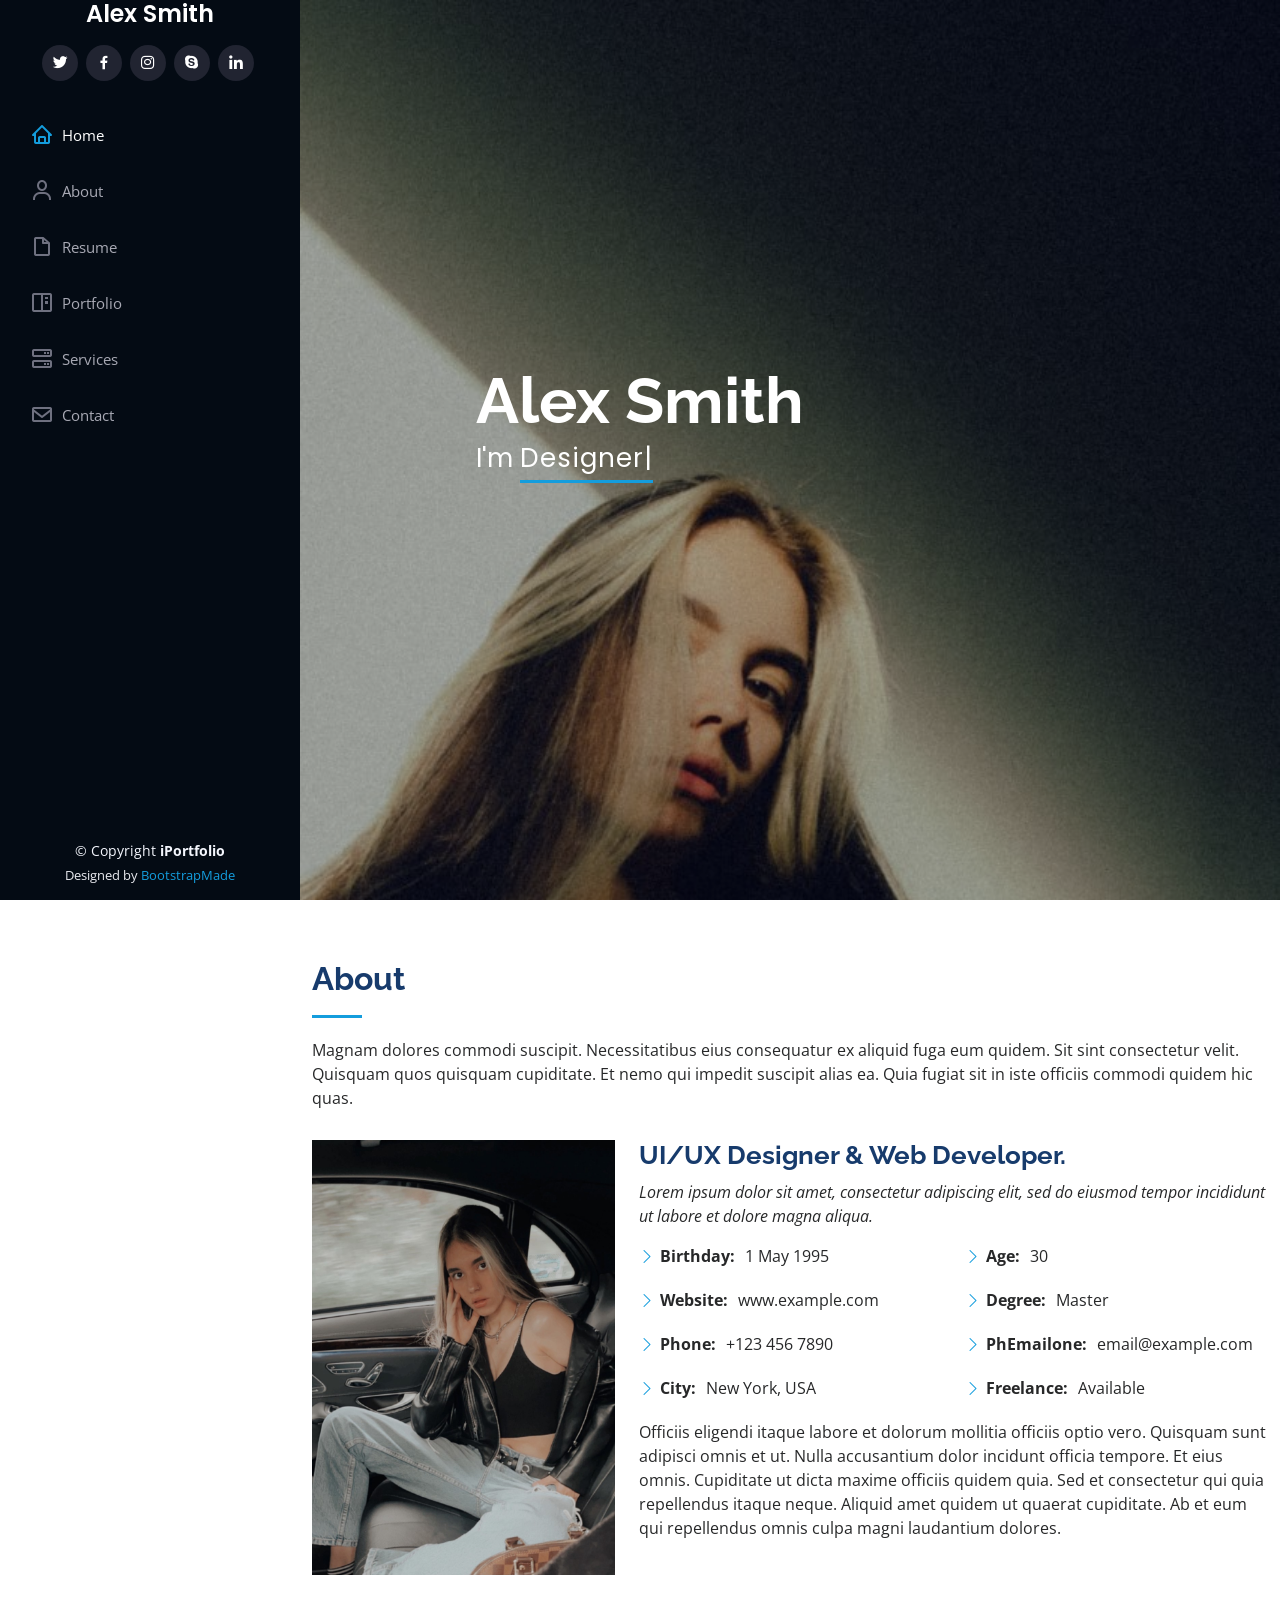
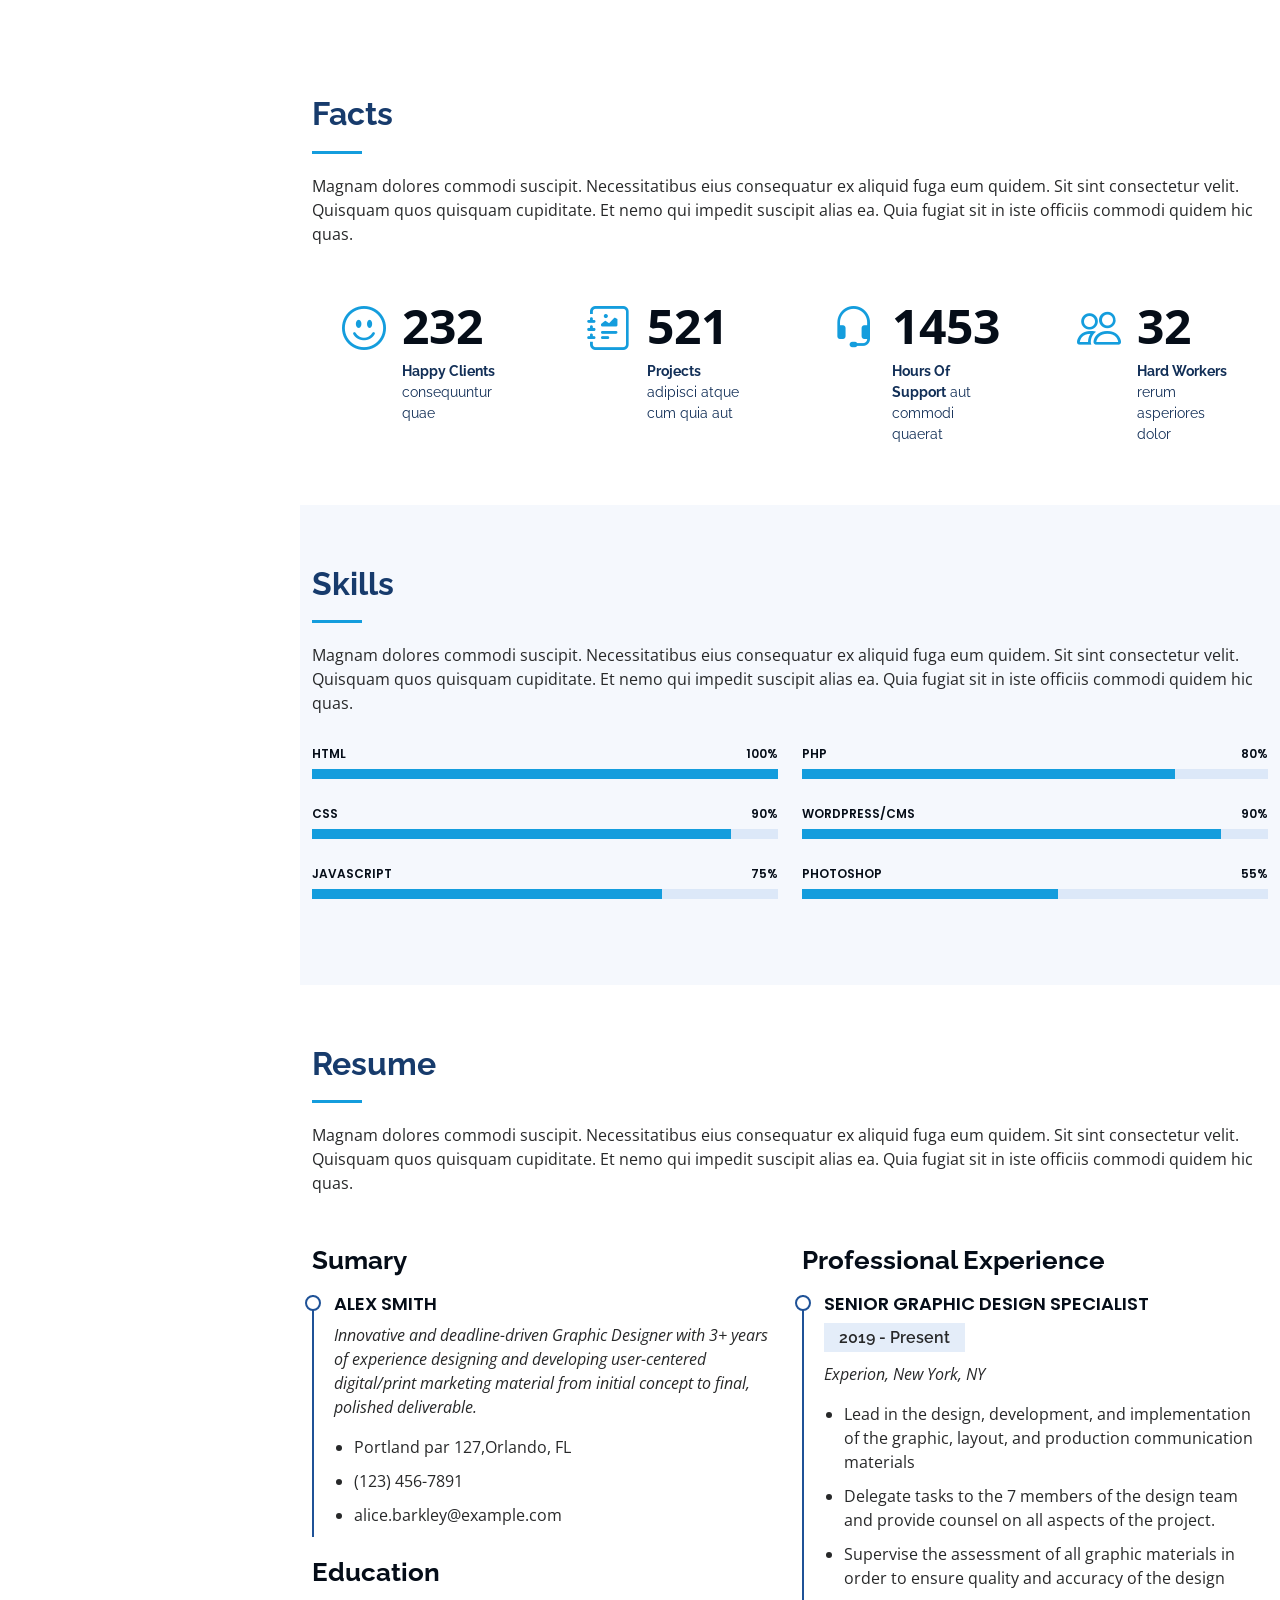
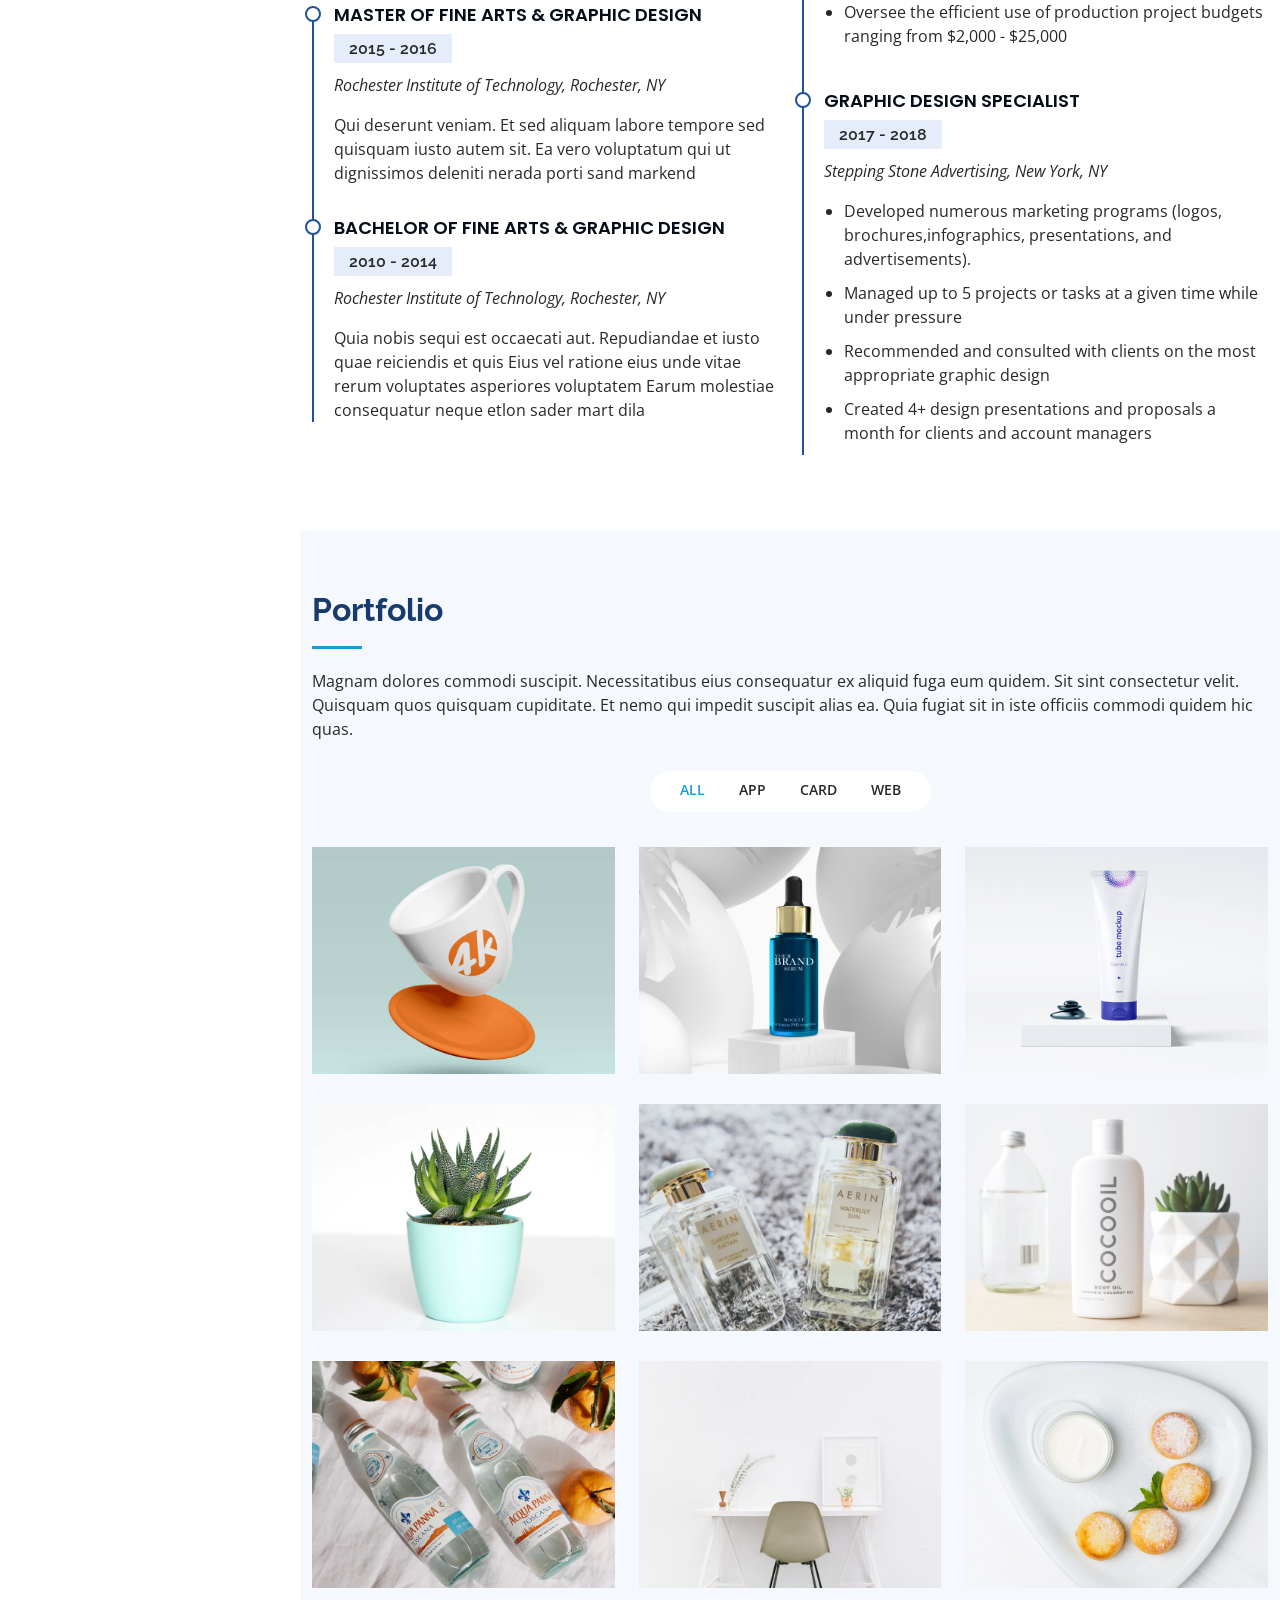
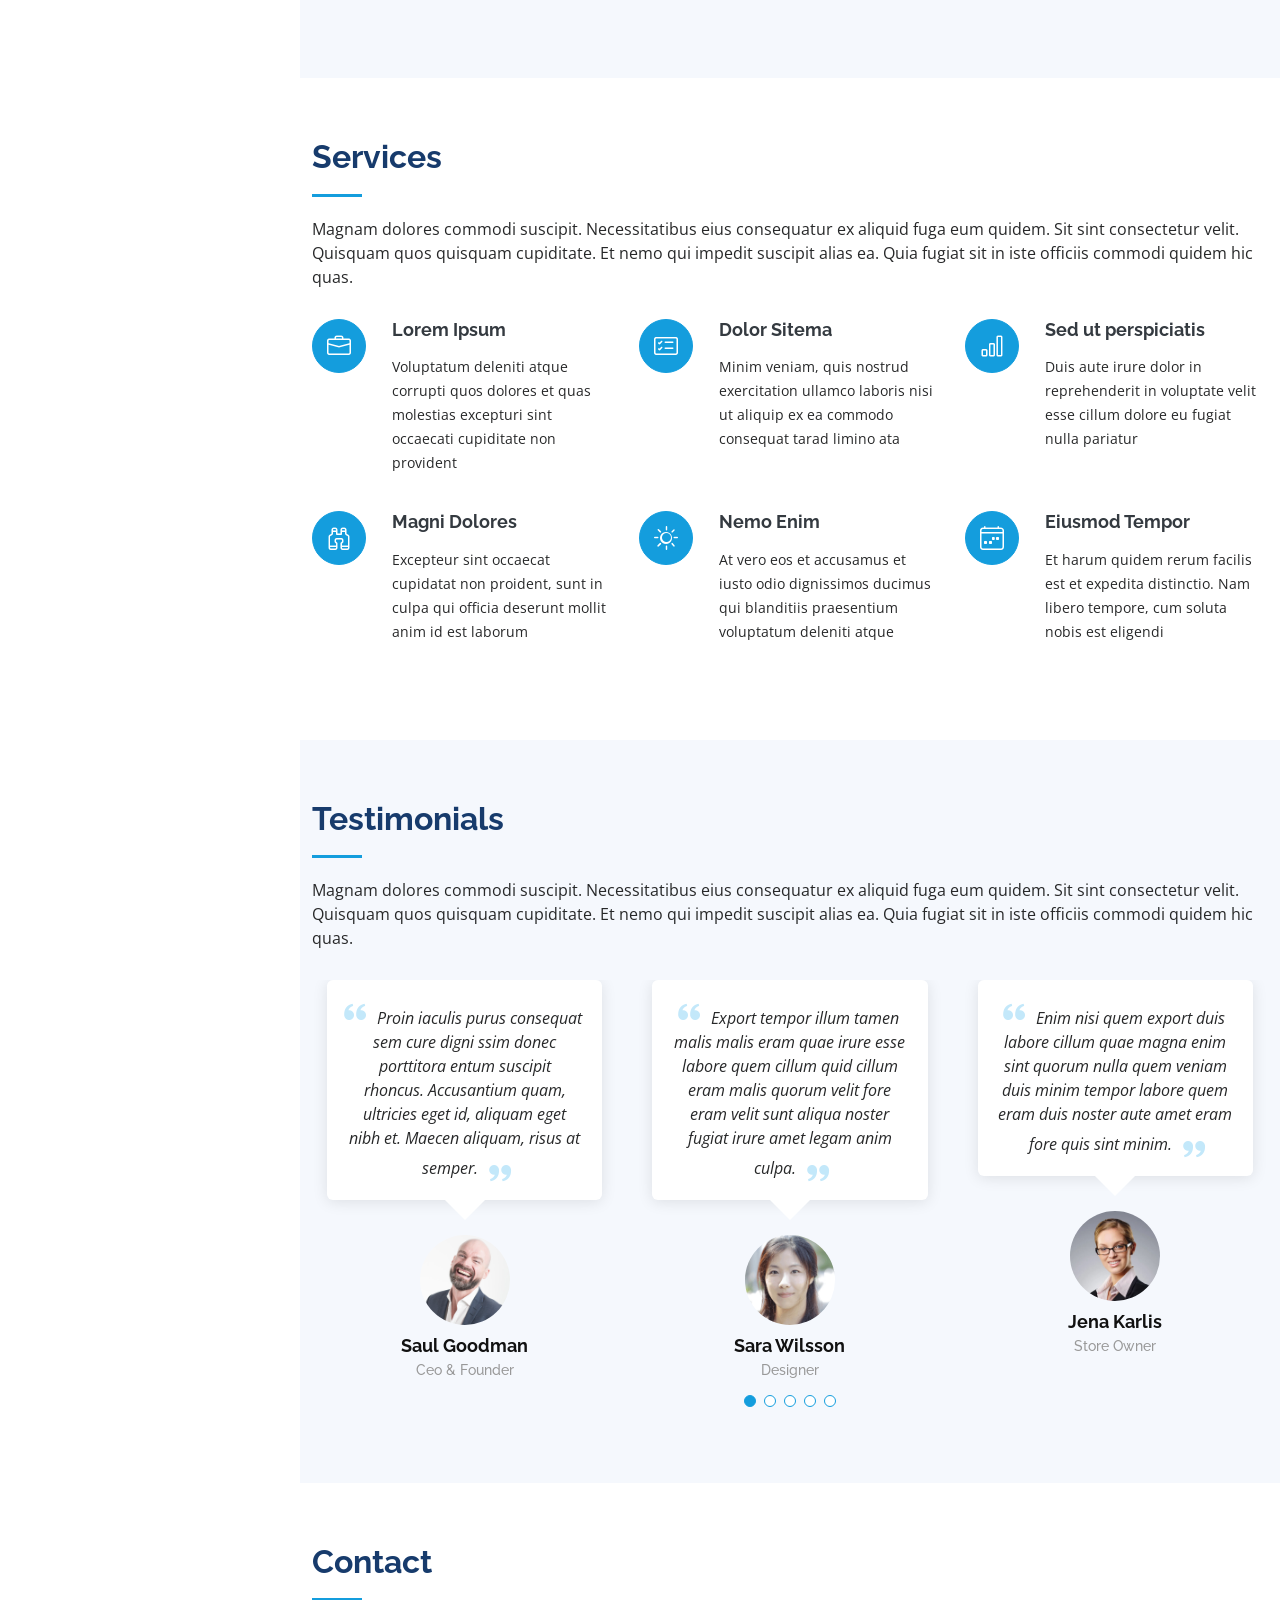
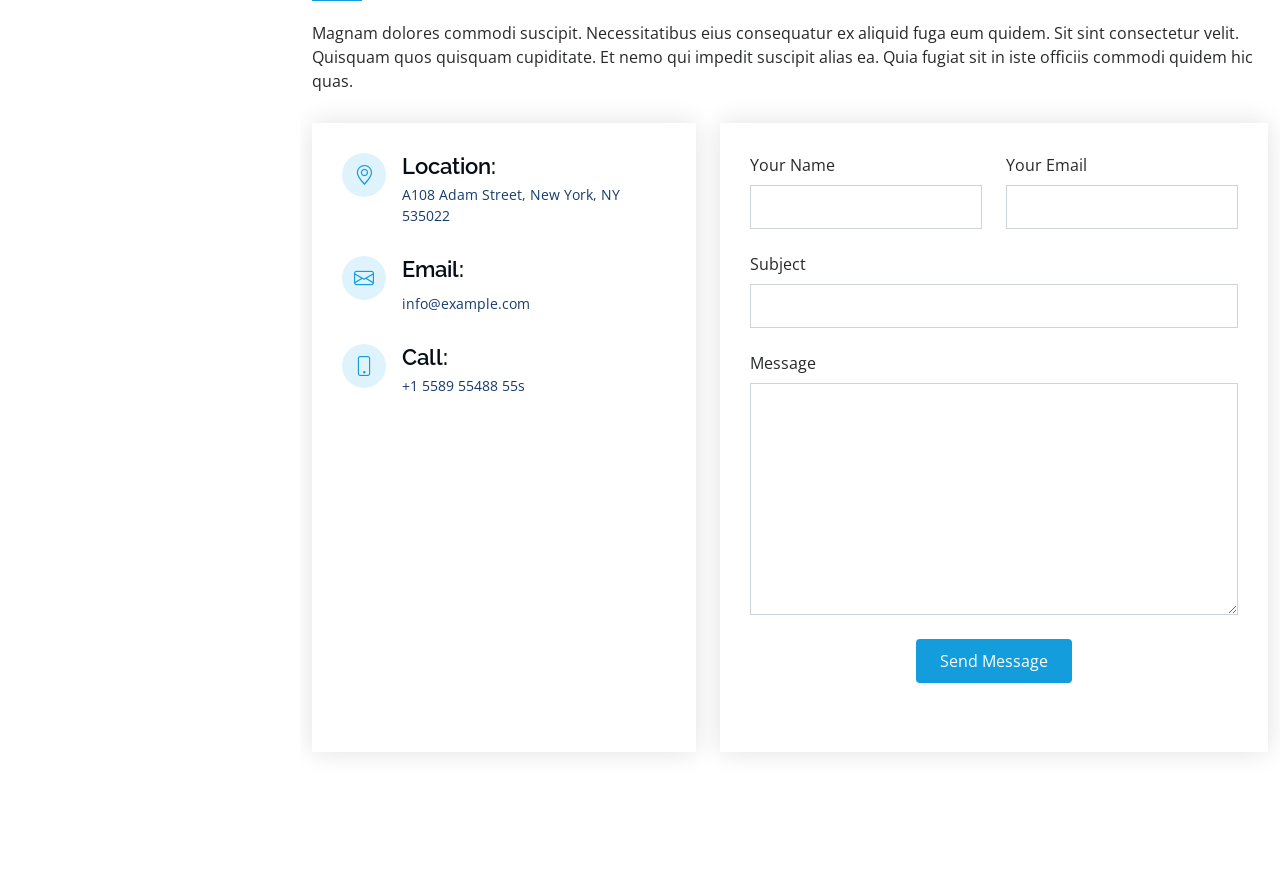
==== iPortfolio/index.html @ dee0ec30 "Primer commit" ====
<!DOCTYPE html>
<html lang="en">

<head>
  <meta charset="utf-8">
  <meta content="width=device-width, initial-scale=1.0" name="viewport">

  <title>iPortfolio Bootstrap Template - Index</title>
  <meta content="" name="description">
  <meta content="" name="keywords">
  <meta name='author' content='CamilaHenao'>

  <!-- Favicons -->
  <link href="assets/img/favicon.png" rel="icon">
  <link href="assets/img/apple-touch-icon.png" rel="apple-touch-icon">

  <!-- Google Fonts -->
  <link href="https://fonts.googleapis.com/css?family=Open+Sans:300,300i,400,400i,600,600i,700,700i|Raleway:300,300i,400,400i,500,500i,600,600i,700,700i|Poppins:300,300i,400,400i,500,500i,600,600i,700,700i" rel="stylesheet">

  <!-- Vendor CSS Files -->
  <link href="assets/vendor/aos/aos.css" rel="stylesheet">
  <link href="assets/vendor/bootstrap/css/bootstrap.min.css" rel="stylesheet">
  <link href="assets/vendor/bootstrap-icons/bootstrap-icons.css" rel="stylesheet">
  <link href="assets/vendor/boxicons/css/boxicons.min.css" rel="stylesheet">
  <link href="assets/vendor/glightbox/css/glightbox.min.css" rel="stylesheet">
  <link href="assets/vendor/swiper/swiper-bundle.min.css" rel="stylesheet">

  <!-- Template Main CSS File -->
  <link href="assets/css/style.css" rel="stylesheet">

  <!-- =======================================================
  * Template Name: iPortfolio - v3.7.0
  * Template URL: https://bootstrapmade.com/iportfolio-bootstrap-portfolio-websites-template/
  * Author: BootstrapMade.com
  * License: https://bootstrapmade.com/license/
  ======================================================== -->
</head>

<body>

  <!-- ======= Mobile nav toggle button ======= -->
  <i class="bi bi-list mobile-nav-toggle d-xl-none"></i>

  <!-- ======= Header ======= -->
  <header id="header">
    <div class="d-flex flex-column">

      <div class="profile">
        <h1 class="text-light"><a href="index.html">Alex Smith</a></h1>
        <div class="social-links mt-3 text-center">
          <a href="#" class="twitter"><i class="bx bxl-twitter"></i></a>
          <a href="#" class="facebook"><i class="bx bxl-facebook"></i></a>
          <a href="#" class="instagram"><i class="bx bxl-instagram"></i></a>
          <a href="#" class="google-plus"><i class="bx bxl-skype"></i></a>
          <a href="#" class="linkedin"><i class="bx bxl-linkedin"></i></a>
        </div>
      </div>

      <nav id="navbar" class="nav-menu navbar">
        <ul>
          <li><a href="#hero" class="nav-link scrollto active"><i class="bx bx-home"></i> <span>Home</span></a></li>
          <li><a href="#about" class="nav-link scrollto"><i class="bx bx-user"></i> <span>About</span></a></li>
          <li><a href="#resume" class="nav-link scrollto"><i class="bx bx-file-blank"></i> <span>Resume</span></a></li>
          <li><a href="#portfolio" class="nav-link scrollto"><i class="bx bx-book-content"></i> <span>Portfolio</span></a></li>
          <li><a href="#services" class="nav-link scrollto"><i class="bx bx-server"></i> <span>Services</span></a></li>
          <li><a href="#contact" class="nav-link scrollto"><i class="bx bx-envelope"></i> <span>Contact</span></a></li>
        </ul>
      </nav><!-- .nav-menu -->
    </div>
  </header><!-- End Header -->

  <!-- ======= Hero Section ======= -->
  <section id="hero" class="d-flex flex-column justify-content-center align-items-center">
    <div class="hero-container" data-aos="fade-in">
      <h1>Alex Smith</h1>
      <p>I'm <span class="typed" data-typed-items="Designer, Developer, Freelancer, Photographer"></span></p>
    </div>
  </section><!-- End Hero -->

  <main id="main">

    <!-- ======= About Section ======= -->
    <section id="about" class="about">
      <div class="container">

        <div class="section-title">
          <h2>About</h2>
          <p>Magnam dolores commodi suscipit. Necessitatibus eius consequatur ex aliquid fuga eum quidem. Sit sint consectetur velit. Quisquam quos quisquam cupiditate. Et nemo qui impedit suscipit alias ea. Quia fugiat sit in iste officiis commodi quidem hic quas.</p>
        </div>

        <div class="row">
          <div class="col-lg-4" data-aos="fade-right">
            <img src="assets/img/foto1.jpg" class="img-fluid" alt="">
          </div>
          <div class="col-lg-8 pt-4 pt-lg-0 content" data-aos="fade-left">
            <h3>UI/UX Designer &amp; Web Developer.</h3>
            <p class="fst-italic">
              Lorem ipsum dolor sit amet, consectetur adipiscing elit, sed do eiusmod tempor incididunt ut labore et dolore
              magna aliqua.
            </p>
            <div class="row">
              <div class="col-lg-6">
                <ul>
                  <li><i class="bi bi-chevron-right"></i> <strong>Birthday:</strong> <span>1 May 1995</span></li>
                  <li><i class="bi bi-chevron-right"></i> <strong>Website:</strong> <span>www.example.com</span></li>
                  <li><i class="bi bi-chevron-right"></i> <strong>Phone:</strong> <span>+123 456 7890</span></li>
                  <li><i class="bi bi-chevron-right"></i> <strong>City:</strong> <span>New York, USA</span></li>
                </ul>
              </div>
              <div class="col-lg-6">
                <ul>
                  <li><i class="bi bi-chevron-right"></i> <strong>Age:</strong> <span>30</span></li>
                  <li><i class="bi bi-chevron-right"></i> <strong>Degree:</strong> <span>Master</span></li>
                  <li><i class="bi bi-chevron-right"></i> <strong>PhEmailone:</strong> <span>email@example.com</span></li>
                  <li><i class="bi bi-chevron-right"></i> <strong>Freelance:</strong> <span>Available</span></li>
                </ul>
              </div>
            </div>
            <p>
              Officiis eligendi itaque labore et dolorum mollitia officiis optio vero. Quisquam sunt adipisci omnis et ut. Nulla accusantium dolor incidunt officia tempore. Et eius omnis.
              Cupiditate ut dicta maxime officiis quidem quia. Sed et consectetur qui quia repellendus itaque neque. Aliquid amet quidem ut quaerat cupiditate. Ab et eum qui repellendus omnis culpa magni laudantium dolores.
            </p>
          </div>
        </div>

      </div>
    </section><!-- End About Section -->

    <!-- ======= Facts Section ======= -->
    <section id="facts" class="facts">
      <div class="container">

        <div class="section-title">
          <h2>Facts</h2>
          <p>Magnam dolores commodi suscipit. Necessitatibus eius consequatur ex aliquid fuga eum quidem. Sit sint consectetur velit. Quisquam quos quisquam cupiditate. Et nemo qui impedit suscipit alias ea. Quia fugiat sit in iste officiis commodi quidem hic quas.</p>
        </div>

        <div class="row no-gutters">

          <div class="col-lg-3 col-md-6 d-md-flex align-items-md-stretch" data-aos="fade-up">
            <div class="count-box">
              <i class="bi bi-emoji-smile"></i>
              <span data-purecounter-start="0" data-purecounter-end="232" data-purecounter-duration="1" class="purecounter"></span>
              <p><strong>Happy Clients</strong> consequuntur quae</p>
            </div>
          </div>

          <div class="col-lg-3 col-md-6 d-md-flex align-items-md-stretch" data-aos="fade-up" data-aos-delay="100">
            <div class="count-box">
              <i class="bi bi-journal-richtext"></i>
              <span data-purecounter-start="0" data-purecounter-end="521" data-purecounter-duration="1" class="purecounter"></span>
              <p><strong>Projects</strong> adipisci atque cum quia aut</p>
            </div>
          </div>

          <div class="col-lg-3 col-md-6 d-md-flex align-items-md-stretch" data-aos="fade-up" data-aos-delay="200">
            <div class="count-box">
              <i class="bi bi-headset"></i>
              <span data-purecounter-start="0" data-purecounter-end="1453" data-purecounter-duration="1" class="purecounter"></span>
              <p><strong>Hours Of Support</strong> aut commodi quaerat</p>
            </div>
          </div>

          <div class="col-lg-3 col-md-6 d-md-flex align-items-md-stretch" data-aos="fade-up" data-aos-delay="300">
            <div class="count-box">
              <i class="bi bi-people"></i>
              <span data-purecounter-start="0" data-purecounter-end="32" data-purecounter-duration="1" class="purecounter"></span>
              <p><strong>Hard Workers</strong> rerum asperiores dolor</p>
            </div>
          </div>

        </div>

      </div>
    </section><!-- End Facts Section -->

    <!-- ======= Skills Section ======= -->
    <section id="skills" class="skills section-bg">
      <div class="container">

        <div class="section-title">
          <h2>Skills</h2>
          <p>Magnam dolores commodi suscipit. Necessitatibus eius consequatur ex aliquid fuga eum quidem. Sit sint consectetur velit. Quisquam quos quisquam cupiditate. Et nemo qui impedit suscipit alias ea. Quia fugiat sit in iste officiis commodi quidem hic quas.</p>
        </div>

        <div class="row skills-content">

          <div class="col-lg-6" data-aos="fade-up">

            <div class="progress">
              <span class="skill">HTML <i class="val">100%</i></span>
              <div class="progress-bar-wrap">
                <div class="progress-bar" role="progressbar" aria-valuenow="100" aria-valuemin="0" aria-valuemax="100"></div>
              </div>
            </div>

            <div class="progress">
              <span class="skill">CSS <i class="val">90%</i></span>
              <div class="progress-bar-wrap">
                <div class="progress-bar" role="progressbar" aria-valuenow="90" aria-valuemin="0" aria-valuemax="100"></div>
              </div>
            </div>

            <div class="progress">
              <span class="skill">JavaScript <i class="val">75%</i></span>
              <div class="progress-bar-wrap">
                <div class="progress-bar" role="progressbar" aria-valuenow="75" aria-valuemin="0" aria-valuemax="100"></div>
              </div>
            </div>

          </div>

          <div class="col-lg-6" data-aos="fade-up" data-aos-delay="100">

            <div class="progress">
              <span class="skill">PHP <i class="val">80%</i></span>
              <div class="progress-bar-wrap">
                <div class="progress-bar" role="progressbar" aria-valuenow="80" aria-valuemin="0" aria-valuemax="100"></div>
              </div>
            </div>

            <div class="progress">
              <span class="skill">WordPress/CMS <i class="val">90%</i></span>
              <div class="progress-bar-wrap">
                <div class="progress-bar" role="progressbar" aria-valuenow="90" aria-valuemin="0" aria-valuemax="100"></div>
              </div>
            </div>

            <div class="progress">
              <span class="skill">Photoshop <i class="val">55%</i></span>
              <div class="progress-bar-wrap">
                <div class="progress-bar" role="progressbar" aria-valuenow="55" aria-valuemin="0" aria-valuemax="100"></div>
              </div>
            </div>

          </div>

        </div>

      </div>
    </section><!-- End Skills Section -->

    <!-- ======= Resume Section ======= -->
    <section id="resume" class="resume">
      <div class="container">

        <div class="section-title">
          <h2>Resume</h2>
          <p>Magnam dolores commodi suscipit. Necessitatibus eius consequatur ex aliquid fuga eum quidem. Sit sint consectetur velit. Quisquam quos quisquam cupiditate. Et nemo qui impedit suscipit alias ea. Quia fugiat sit in iste officiis commodi quidem hic quas.</p>
        </div>

        <div class="row">
          <div class="col-lg-6" data-aos="fade-up">
            <h3 class="resume-title">Sumary</h3>
            <div class="resume-item pb-0">
              <h4>Alex Smith</h4>
              <p><em>Innovative and deadline-driven Graphic Designer with 3+ years of experience designing and developing user-centered digital/print marketing material from initial concept to final, polished deliverable.</em></p>
              <ul>
                <li>Portland par 127,Orlando, FL</li>
                <li>(123) 456-7891</li>
                <li>alice.barkley@example.com</li>
              </ul>
            </div>

            <h3 class="resume-title">Education</h3>
            <div class="resume-item">
              <h4>Master of Fine Arts &amp; Graphic Design</h4>
              <h5>2015 - 2016</h5>
              <p><em>Rochester Institute of Technology, Rochester, NY</em></p>
              <p>Qui deserunt veniam. Et sed aliquam labore tempore sed quisquam iusto autem sit. Ea vero voluptatum qui ut dignissimos deleniti nerada porti sand markend</p>
            </div>
            <div class="resume-item">
              <h4>Bachelor of Fine Arts &amp; Graphic Design</h4>
              <h5>2010 - 2014</h5>
              <p><em>Rochester Institute of Technology, Rochester, NY</em></p>
              <p>Quia nobis sequi est occaecati aut. Repudiandae et iusto quae reiciendis et quis Eius vel ratione eius unde vitae rerum voluptates asperiores voluptatem Earum molestiae consequatur neque etlon sader mart dila</p>
            </div>
          </div>
          <div class="col-lg-6" data-aos="fade-up" data-aos-delay="100">
            <h3 class="resume-title">Professional Experience</h3>
            <div class="resume-item">
              <h4>Senior graphic design specialist</h4>
              <h5>2019 - Present</h5>
              <p><em>Experion, New York, NY </em></p>
              <ul>
                <li>Lead in the design, development, and implementation of the graphic, layout, and production communication materials</li>
                <li>Delegate tasks to the 7 members of the design team and provide counsel on all aspects of the project. </li>
                <li>Supervise the assessment of all graphic materials in order to ensure quality and accuracy of the design</li>
                <li>Oversee the efficient use of production project budgets ranging from $2,000 - $25,000</li>
              </ul>
            </div>
            <div class="resume-item">
              <h4>Graphic design specialist</h4>
              <h5>2017 - 2018</h5>
              <p><em>Stepping Stone Advertising, New York, NY</em></p>
              <ul>
                <li>Developed numerous marketing programs (logos, brochures,infographics, presentations, and advertisements).</li>
                <li>Managed up to 5 projects or tasks at a given time while under pressure</li>
                <li>Recommended and consulted with clients on the most appropriate graphic design</li>
                <li>Created 4+ design presentations and proposals a month for clients and account managers</li>
              </ul>
            </div>
          </div>
        </div>

      </div>
    </section><!-- End Resume Section -->

    <!-- ======= Portfolio Section ======= -->
    <section id="portfolio" class="portfolio section-bg">
      <div class="container">

        <div class="section-title">
          <h2>Portfolio</h2>
          <p>Magnam dolores commodi suscipit. Necessitatibus eius consequatur ex aliquid fuga eum quidem. Sit sint consectetur velit. Quisquam quos quisquam cupiditate. Et nemo qui impedit suscipit alias ea. Quia fugiat sit in iste officiis commodi quidem hic quas.</p>
        </div>

        <div class="row" data-aos="fade-up">
          <div class="col-lg-12 d-flex justify-content-center">
            <ul id="portfolio-flters">
              <li data-filter="*" class="filter-active">All</li>
              <li data-filter=".filter-app">App</li>
              <li data-filter=".filter-card">Card</li>
              <li data-filter=".filter-web">Web</li>
            </ul>
          </div>
        </div>

        <div class="row portfolio-container" data-aos="fade-up" data-aos-delay="100">

          <div class="col-lg-4 col-md-6 portfolio-item filter-app">
            <div class="portfolio-wrap">
              <img src="assets/img/portfolio/portfolio-1.jpg" class="img-fluid" alt="">
              <div class="portfolio-links">
                <a href="assets/img/portfolio/portfolio-1.jpg" data-gallery="portfolioGallery" class="portfolio-lightbox" title="App 1"><i class="bx bx-plus"></i></a>
                <a href="portfolio-details.html" title="More Details"><i class="bx bx-link"></i></a>
              </div>
            </div>
          </div>

          <div class="col-lg-4 col-md-6 portfolio-item filter-web">
            <div class="portfolio-wrap">
              <img src="assets/img/portfolio/portfolio-2.jpg" class="img-fluid" alt="">
              <div class="portfolio-links">
                <a href="assets/img/portfolio/portfolio-2.jpg" data-gallery="portfolioGallery" class="portfolio-lightbox" title="Web 3"><i class="bx bx-plus"></i></a>
                <a href="portfolio-details.html" title="More Details"><i class="bx bx-link"></i></a>
              </div>
            </div>
          </div>

          <div class="col-lg-4 col-md-6 portfolio-item filter-app">
            <div class="portfolio-wrap">
              <img src="assets/img/portfolio/portfolio-3.jpg" class="img-fluid" alt="">
              <div class="portfolio-links">
                <a href="assets/img/portfolio/portfolio-3.jpg" data-gallery="portfolioGallery" class="portfolio-lightbox" title="App 2"><i class="bx bx-plus"></i></a>
                <a href="portfolio-details.html" title="More Details"><i class="bx bx-link"></i></a>
              </div>
            </div>
          </div>

          <div class="col-lg-4 col-md-6 portfolio-item filter-card">
            <div class="portfolio-wrap">
              <img src="assets/img/portfolio/portfolio-4.jpg" class="img-fluid" alt="">
              <div class="portfolio-links">
                <a href="assets/img/portfolio/portfolio-4.jpg" data-gallery="portfolioGallery" class="portfolio-lightbox" title="Card 2"><i class="bx bx-plus"></i></a>
                <a href="portfolio-details.html" title="More Details"><i class="bx bx-link"></i></a>
              </div>
            </div>
          </div>

          <div class="col-lg-4 col-md-6 portfolio-item filter-web">
            <div class="portfolio-wrap">
              <img src="assets/img/portfolio/portfolio-5.jpg" class="img-fluid" alt="">
              <div class="portfolio-links">
                <a href="assets/img/portfolio/portfolio-5.jpg" data-gallery="portfolioGallery" class="portfolio-lightbox" title="Web 2"><i class="bx bx-plus"></i></a>
                <a href="portfolio-details.html" title="More Details"><i class="bx bx-link"></i></a>
              </div>
            </div>
          </div>

          <div class="col-lg-4 col-md-6 portfolio-item filter-app">
            <div class="portfolio-wrap">
              <img src="assets/img/portfolio/portfolio-6.jpg" class="img-fluid" alt="">
              <div class="portfolio-links">
                <a href="assets/img/portfolio/portfolio-6.jpg" data-gallery="portfolioGallery" class="portfolio-lightbox" title="App 3"><i class="bx bx-plus"></i></a>
                <a href="portfolio-details.html" title="More Details"><i class="bx bx-link"></i></a>
              </div>
            </div>
          </div>

          <div class="col-lg-4 col-md-6 portfolio-item filter-card">
            <div class="portfolio-wrap">
              <img src="assets/img/portfolio/portfolio-7.jpg" class="img-fluid" alt="">
              <div class="portfolio-links">
                <a href="assets/img/portfolio/portfolio-7.jpg" data-gallery="portfolioGallery" class="portfolio-lightbox" title="Card 1"><i class="bx bx-plus"></i></a>
                <a href="portfolio-details.html" title="More Details"><i class="bx bx-link"></i></a>
              </div>
            </div>
          </div>

          <div class="col-lg-4 col-md-6 portfolio-item filter-card">
            <div class="portfolio-wrap">
              <img src="assets/img/portfolio/portfolio-8.jpg" class="img-fluid" alt="">
              <div class="portfolio-links">
                <a href="assets/img/portfolio/portfolio-8.jpg" data-gallery="portfolioGallery" class="portfolio-lightbox" title="Card 3"><i class="bx bx-plus"></i></a>
                <a href="portfolio-details.html" title="More Details"><i class="bx bx-link"></i></a>
              </div>
            </div>
          </div>

          <div class="col-lg-4 col-md-6 portfolio-item filter-web">
            <div class="portfolio-wrap">
              <img src="assets/img/portfolio/portfolio-9.jpg" class="img-fluid" alt="">
              <div class="portfolio-links">
                <a href="assets/img/portfolio/portfolio-9.jpg" data-gallery="portfolioGallery" class="portfolio-lightbox" title="Web 3"><i class="bx bx-plus"></i></a>
                <a href="portfolio-details.html" title="More Details"><i class="bx bx-link"></i></a>
              </div>
            </div>
          </div>

        </div>

      </div>
    </section><!-- End Portfolio Section -->

    <!-- ======= Services Section ======= -->
    <section id="services" class="services">
      <div class="container">

        <div class="section-title">
          <h2>Services</h2>
          <p>Magnam dolores commodi suscipit. Necessitatibus eius consequatur ex aliquid fuga eum quidem. Sit sint consectetur velit. Quisquam quos quisquam cupiditate. Et nemo qui impedit suscipit alias ea. Quia fugiat sit in iste officiis commodi quidem hic quas.</p>
        </div>

        <div class="row">
          <div class="col-lg-4 col-md-6 icon-box" data-aos="fade-up">
            <div class="icon"><i class="bi bi-briefcase"></i></div>
            <h4 class="title"><a href="">Lorem Ipsum</a></h4>
            <p class="description">Voluptatum deleniti atque corrupti quos dolores et quas molestias excepturi sint occaecati cupiditate non provident</p>
          </div>
          <div class="col-lg-4 col-md-6 icon-box" data-aos="fade-up" data-aos-delay="100">
            <div class="icon"><i class="bi bi-card-checklist"></i></div>
            <h4 class="title"><a href="">Dolor Sitema</a></h4>
            <p class="description">Minim veniam, quis nostrud exercitation ullamco laboris nisi ut aliquip ex ea commodo consequat tarad limino ata</p>
          </div>
          <div class="col-lg-4 col-md-6 icon-box" data-aos="fade-up" data-aos-delay="200">
            <div class="icon"><i class="bi bi-bar-chart"></i></div>
            <h4 class="title"><a href="">Sed ut perspiciatis</a></h4>
            <p class="description">Duis aute irure dolor in reprehenderit in voluptate velit esse cillum dolore eu fugiat nulla pariatur</p>
          </div>
          <div class="col-lg-4 col-md-6 icon-box" data-aos="fade-up" data-aos-delay="300">
            <div class="icon"><i class="bi bi-binoculars"></i></div>
            <h4 class="title"><a href="">Magni Dolores</a></h4>
            <p class="description">Excepteur sint occaecat cupidatat non proident, sunt in culpa qui officia deserunt mollit anim id est laborum</p>
          </div>
          <div class="col-lg-4 col-md-6 icon-box" data-aos="fade-up" data-aos-delay="400">
            <div class="icon"><i class="bi bi-brightness-high"></i></div>
            <h4 class="title"><a href="">Nemo Enim</a></h4>
            <p class="description">At vero eos et accusamus et iusto odio dignissimos ducimus qui blanditiis praesentium voluptatum deleniti atque</p>
          </div>
          <div class="col-lg-4 col-md-6 icon-box" data-aos="fade-up" data-aos-delay="500">
            <div class="icon"><i class="bi bi-calendar4-week"></i></div>
            <h4 class="title"><a href="">Eiusmod Tempor</a></h4>
            <p class="description">Et harum quidem rerum facilis est et expedita distinctio. Nam libero tempore, cum soluta nobis est eligendi</p>
          </div>
        </div>

      </div>
    </section><!-- End Services Section -->

    <!-- ======= Testimonials Section ======= -->
    <section id="testimonials" class="testimonials section-bg">
      <div class="container">

        <div class="section-title">
          <h2>Testimonials</h2>
          <p>Magnam dolores commodi suscipit. Necessitatibus eius consequatur ex aliquid fuga eum quidem. Sit sint consectetur velit. Quisquam quos quisquam cupiditate. Et nemo qui impedit suscipit alias ea. Quia fugiat sit in iste officiis commodi quidem hic quas.</p>
        </div>

        <div class="testimonials-slider swiper" data-aos="fade-up" data-aos-delay="100">
          <div class="swiper-wrapper">

            <div class="swiper-slide">
              <div class="testimonial-item" data-aos="fade-up">
                <p>
                  <i class="bx bxs-quote-alt-left quote-icon-left"></i>
                  Proin iaculis purus consequat sem cure digni ssim donec porttitora entum suscipit rhoncus. Accusantium quam, ultricies eget id, aliquam eget nibh et. Maecen aliquam, risus at semper.
                  <i class="bx bxs-quote-alt-right quote-icon-right"></i>
                </p>
                <img src="assets/img/testimonials/testimonials-1.jpg" class="testimonial-img" alt="">
                <h3>Saul Goodman</h3>
                <h4>Ceo &amp; Founder</h4>
              </div>
            </div><!-- End testimonial item -->

            <div class="swiper-slide">
              <div class="testimonial-item" data-aos="fade-up" data-aos-delay="100">
                <p>
                  <i class="bx bxs-quote-alt-left quote-icon-left"></i>
                  Export tempor illum tamen malis malis eram quae irure esse labore quem cillum quid cillum eram malis quorum velit fore eram velit sunt aliqua noster fugiat irure amet legam anim culpa.
                  <i class="bx bxs-quote-alt-right quote-icon-right"></i>
                </p>
                <img src="assets/img/testimonials/testimonials-2.jpg" class="testimonial-img" alt="">
                <h3>Sara Wilsson</h3>
                <h4>Designer</h4>
              </div>
            </div><!-- End testimonial item -->

            <div class="swiper-slide">
              <div class="testimonial-item" data-aos="fade-up" data-aos-delay="200">
                <p>
                  <i class="bx bxs-quote-alt-left quote-icon-left"></i>
                  Enim nisi quem export duis labore cillum quae magna enim sint quorum nulla quem veniam duis minim tempor labore quem eram duis noster aute amet eram fore quis sint minim.
                  <i class="bx bxs-quote-alt-right quote-icon-right"></i>
                </p>
                <img src="assets/img/testimonials/testimonials-3.jpg" class="testimonial-img" alt="">
                <h3>Jena Karlis</h3>
                <h4>Store Owner</h4>
              </div>
            </div><!-- End testimonial item -->

            <div class="swiper-slide">
              <div class="testimonial-item" data-aos="fade-up" data-aos-delay="300">
                <p>
                  <i class="bx bxs-quote-alt-left quote-icon-left"></i>
                  Fugiat enim eram quae cillum dolore dolor amet nulla culpa multos export minim fugiat minim velit minim dolor enim duis veniam ipsum anim magna sunt elit fore quem dolore labore illum veniam.
                  <i class="bx bxs-quote-alt-right quote-icon-right"></i>
                </p>
                <img src="assets/img/testimonials/testimonials-4.jpg" class="testimonial-img" alt="">
                <h3>Matt Brandon</h3>
                <h4>Freelancer</h4>
              </div>
            </div><!-- End testimonial item -->

            <div class="swiper-slide">
              <div class="testimonial-item" data-aos="fade-up" data-aos-delay="400">
                <p>
                  <i class="bx bxs-quote-alt-left quote-icon-left"></i>
                  Quis quorum aliqua sint quem legam fore sunt eram irure aliqua veniam tempor noster veniam enim culpa labore duis sunt culpa nulla illum cillum fugiat legam esse veniam culpa fore nisi cillum quid.
                  <i class="bx bxs-quote-alt-right quote-icon-right"></i>
                </p>
                <img src="assets/img/testimonials/testimonials-5.jpg" class="testimonial-img" alt="">
                <h3>John Larson</h3>
                <h4>Entrepreneur</h4>
              </div>
            </div><!-- End testimonial item -->

          </div>
          <div class="swiper-pagination"></div>
        </div>

      </div>
    </section><!-- End Testimonials Section -->

    <!-- ======= Contact Section ======= -->
    <section id="contact" class="contact">
      <div class="container">

        <div class="section-title">
          <h2>Contact</h2>
          <p>Magnam dolores commodi suscipit. Necessitatibus eius consequatur ex aliquid fuga eum quidem. Sit sint consectetur velit. Quisquam quos quisquam cupiditate. Et nemo qui impedit suscipit alias ea. Quia fugiat sit in iste officiis commodi quidem hic quas.</p>
        </div>

        <div class="row" data-aos="fade-in">

          <div class="col-lg-5 d-flex align-items-stretch">
            <div class="info">
              <div class="address">
                <i class="bi bi-geo-alt"></i>
                <h4>Location:</h4>
                <p>A108 Adam Street, New York, NY 535022</p>
              </div>

              <div class="email">
                <i class="bi bi-envelope"></i>
                <h4>Email:</h4>
                <p>info@example.com</p>
              </div>

              <div class="phone">
                <i class="bi bi-phone"></i>
                <h4>Call:</h4>
                <p>+1 5589 55488 55s</p>
              </div>

              <iframe src="https://www.google.com/maps/embed?pb=!1m14!1m8!1m3!1d12097.433213460943!2d-74.0062269!3d40.7101282!3m2!1i1024!2i768!4f13.1!3m3!1m2!1s0x0%3A0xb89d1fe6bc499443!2sDowntown+Conference+Center!5e0!3m2!1smk!2sbg!4v1539943755621" frameborder="0" style="border:0; width: 100%; height: 290px;" allowfullscreen></iframe>
            </div>

          </div>

          <div class="col-lg-7 mt-5 mt-lg-0 d-flex align-items-stretch">
            <form action="forms/contact.php" method="post" role="form" class="php-email-form">
              <div class="row">
                <div class="form-group col-md-6">
                  <label for="name">Your Name</label>
                  <input type="text" name="name" class="form-control" id="name" required>
                </div>
                <div class="form-group col-md-6">
                  <label for="name">Your Email</label>
                  <input type="email" class="form-control" name="email" id="email" required>
                </div>
              </div>
              <div class="form-group">
                <label for="name">Subject</label>
                <input type="text" class="form-control" name="subject" id="subject" required>
              </div>
              <div class="form-group">
                <label for="name">Message</label>
                <textarea class="form-control" name="message" rows="10" required></textarea>
              </div>
              <div class="my-3">
                <div class="loading">Loading</div>
                <div class="error-message"></div>
                <div class="sent-message">Your message has been sent. Thank you!</div>
              </div>
              <div class="text-center"><button type="submit">Send Message</button></div>
            </form>
          </div>

        </div>

      </div>
    </section><!-- End Contact Section -->

  </main><!-- End #main -->

  <!-- ======= Footer ======= -->
  <footer id="footer">
    <div class="container">
      <div class="copyright">
        &copy; Copyright <strong><span>iPortfolio</span></strong>
      </div>
      <div class="credits">
        <!-- All the links in the footer should remain intact. -->
        <!-- You can delete the links only if you purchased the pro version. -->
        <!-- Licensing information: https://bootstrapmade.com/license/ -->
        <!-- Purchase the pro version with working PHP/AJAX contact form: https://bootstrapmade.com/iportfolio-bootstrap-portfolio-websites-template/ -->
        Designed by <a href="https://bootstrapmade.com/">BootstrapMade</a>
      </div>
    </div>
  </footer><!-- End  Footer -->

  <a href="#" class="back-to-top d-flex align-items-center justify-content-center"><i class="bi bi-arrow-up-short"></i></a>

  <!-- Vendor JS Files -->
  <script src="assets/vendor/purecounter/purecounter.js"></script>
  <script src="assets/vendor/aos/aos.js"></script>
  <script src="assets/vendor/bootstrap/js/bootstrap.bundle.min.js"></script>
  <script src="assets/vendor/glightbox/js/glightbox.min.js"></script>
  <script src="assets/vendor/isotope-layout/isotope.pkgd.min.js"></script>
  <script src="assets/vendor/swiper/swiper-bundle.min.js"></script>
  <script src="assets/vendor/typed.js/typed.min.js"></script>
  <script src="assets/vendor/waypoints/noframework.waypoints.js"></script>
  <script src="assets/vendor/php-email-form/validate.js"></script>

  <!-- Template Main JS File -->
  <script src="assets/js/main.js"></script>

</body>

</html>
---- iPortfolio/assets/css/style.css ----
/**
* Template Name: iPortfolio - v3.7.0
* Template URL: https://bootstrapmade.com/iportfolio-bootstrap-portfolio-websites-template/
* Author: BootstrapMade.com
* License: https://bootstrapmade.com/license/
*/

/*--------------------------------------------------------------
# General
--------------------------------------------------------------*/
body {
  font-family: "Open Sans", sans-serif;
  color: #272829;
}

a {
  color: #149ddd;
  text-decoration: none;
}

a:hover {
  color: #37b3ed;
  text-decoration: none;
}

h1, h2, h3, h4, h5, h6 {
  font-family: "Raleway", sans-serif;
}

/*--------------------------------------------------------------
# Back to top button
--------------------------------------------------------------*/
.back-to-top {
  position: fixed;
  visibility: hidden;
  opacity: 0;
  right: 15px;
  bottom: 15px;
  z-index: 996;
  background: #149ddd;
  width: 40px;
  height: 40px;
  border-radius: 50px;
  transition: all 0.4s;
}
.back-to-top i {
  font-size: 28px;
  color: #fff;
  line-height: 0;
}
.back-to-top:hover {
  background: #2eafec;
  color: #fff;
}
.back-to-top.active {
  visibility: visible;
  opacity: 1;
}

/*--------------------------------------------------------------
# Header
--------------------------------------------------------------*/
#header {
  position: fixed;
  top: 0;
  left: 0;
  bottom: 0;
  width: 300px;
  transition: all ease-in-out 0.5s;
  z-index: 9997;
  transition: all 0.5s;
  padding: 0 15px;
  background: #040b14;
  overflow-y: auto;
}
#header .profile img {
  margin: 15px auto;
  display: block;
  width: 120px;
  border: 8px solid #2c2f3f;
}
#header .profile h1 {
  font-size: 24px;
  margin: 0;
  padding: 0;
  font-weight: 600;
  -moz-text-align-last: center;
  text-align-last: center;
  font-family: "Poppins", sans-serif;
}
#header .profile h1 a, #header .profile h1 a:hover {
  color: #fff;
  text-decoration: none;
}
#header .profile .social-links a {
  font-size: 18px;
  display: inline-block;
  background: #212431;
  color: #fff;
  line-height: 1;
  padding: 8px 0;
  margin-right: 4px;
  border-radius: 50%;
  text-align: center;
  width: 36px;
  height: 36px;
  transition: 0.3s;
}
#header .profile .social-links a:hover {
  background: #149ddd;
  color: #fff;
  text-decoration: none;
}

#main {
  margin-left: 300px;
}

@media (max-width: 1199px) {
  #header {
    left: -300px;
  }

  #main {
    margin-left: 0;
  }
}
/*--------------------------------------------------------------
# Navigation Menu
--------------------------------------------------------------*/
/* Desktop Navigation */
.nav-menu {
  padding: 30px 0 0 0;
}
.nav-menu * {
  margin: 0;
  padding: 0;
  list-style: none;
}
.nav-menu > ul > li {
  position: relative;
  white-space: nowrap;
}
.nav-menu a, .nav-menu a:focus {
  display: flex;
  align-items: center;
  color: #a8a9b4;
  padding: 12px 15px;
  margin-bottom: 8px;
  transition: 0.3s;
  font-size: 15px;
}
.nav-menu a i, .nav-menu a:focus i {
  font-size: 24px;
  padding-right: 8px;
  color: #6f7180;
}
.nav-menu a:hover, .nav-menu .active, .nav-menu .active:focus, .nav-menu li:hover > a {
  text-decoration: none;
  color: #fff;
}
.nav-menu a:hover i, .nav-menu .active i, .nav-menu .active:focus i, .nav-menu li:hover > a i {
  color: #149ddd;
}

/* Mobile Navigation */
.mobile-nav-toggle {
  position: fixed;
  right: 15px;
  top: 15px;
  z-index: 9998;
  border: 0;
  font-size: 24px;
  transition: all 0.4s;
  outline: none !important;
  background-color: #149ddd;
  color: #fff;
  width: 40px;
  height: 40px;
  display: inline-flex;
  align-items: center;
  justify-content: center;
  line-height: 0;
  border-radius: 50px;
  cursor: pointer;
}

.mobile-nav-active {
  overflow: hidden;
}
.mobile-nav-active #header {
  left: 0;
}

/*--------------------------------------------------------------
# Hero Section
--------------------------------------------------------------*/
#hero {
  width: 100%;
  height: 100vh;
  background: url("../img/foto2.jpg") top center;
  background-size: cover;
}
#hero:before {
  content: "";
  background: rgba(5, 13, 24, 0.3);
  position: absolute;
  bottom: 0;
  top: 0;
  left: 0;
  right: 0;
  z-index: 1;
}
#hero .hero-container {
  position: relative;
  z-index: 2;
  min-width: 300px;
}
#hero h1 {
  margin: 0 0 10px 0;
  font-size: 64px;
  font-weight: 700;
  line-height: 56px;
  color: #fff;
}
#hero p {
  color: #fff;
  margin-bottom: 50px;
  font-size: 26px;
  font-family: "Poppins", sans-serif;
}
#hero p span {
  color: #fff;
  padding-bottom: 4px;
  letter-spacing: 1px;
  border-bottom: 3px solid #149ddd;
}
@media (min-width: 1024px) {
  #hero {
    background-attachment: fixed;
  }
}
@media (max-width: 768px) {
  #hero h1 {
    font-size: 28px;
    line-height: 36px;
  }
  #hero h2 {
    font-size: 18px;
    line-height: 24px;
    margin-bottom: 30px;
  }
}

/*--------------------------------------------------------------
# Sections General
--------------------------------------------------------------*/
section {
  padding: 60px 0;
  overflow: hidden;
}

.section-bg {
  background: #f5f8fd;
}

.section-title {
  padding-bottom: 30px;
}
.section-title h2 {
  font-size: 32px;
  font-weight: bold;
  margin-bottom: 20px;
  padding-bottom: 20px;
  position: relative;
  color: #173b6c;
}
.section-title h2::after {
  content: "";
  position: absolute;
  display: block;
  width: 50px;
  height: 3px;
  background: #149ddd;
  bottom: 0;
  left: 0;
}
.section-title p {
  margin-bottom: 0;
}

/*--------------------------------------------------------------
# About
--------------------------------------------------------------*/
.about .content h3 {
  font-weight: 700;
  font-size: 26px;
  color: #173b6c;
}
.about .content ul {
  list-style: none;
  padding: 0;
}
.about .content ul li {
  margin-bottom: 20px;
  display: flex;
  align-items: center;
}
.about .content ul strong {
  margin-right: 10px;
}
.about .content ul i {
  font-size: 16px;
  margin-right: 5px;
  color: #149ddd;
  line-height: 0;
}
.about .content p:last-child {
  margin-bottom: 0;
}

/*--------------------------------------------------------------
# Facts
--------------------------------------------------------------*/
.facts {
  padding-bottom: 30px;
}
.facts .count-box {
  padding: 30px;
  width: 100%;
}
.facts .count-box i {
  display: block;
  font-size: 44px;
  color: #149ddd;
  float: left;
  line-height: 0;
}
.facts .count-box span {
  font-size: 48px;
  line-height: 40px;
  display: block;
  font-weight: 700;
  color: #050d18;
  margin-left: 60px;
}
.facts .count-box p {
  padding: 15px 0 0 0;
  margin: 0 0 0 60px;
  font-family: "Raleway", sans-serif;
  font-size: 14px;
  color: #122f57;
}
.facts .count-box a {
  font-weight: 600;
  display: block;
  margin-top: 20px;
  color: #122f57;
  font-size: 15px;
  font-family: "Poppins", sans-serif;
  transition: ease-in-out 0.3s;
}
.facts .count-box a:hover {
  color: #1f5297;
}

/*--------------------------------------------------------------
# Akills
--------------------------------------------------------------*/
.skills .progress {
  height: 60px;
  display: block;
  background: none;
  border-radius: 0;
}
.skills .progress .skill {
  padding: 0;
  margin: 0 0 6px 0;
  text-transform: uppercase;
  display: block;
  font-weight: 600;
  font-family: "Poppins", sans-serif;
  color: #050d18;
}
.skills .progress .skill .val {
  float: right;
  font-style: normal;
}
.skills .progress-bar-wrap {
  background: #dce8f8;
  height: 10px;
}
.skills .progress-bar {
  width: 1px;
  height: 10px;
  transition: 0.9s;
  background-color: #149ddd;
}

/*--------------------------------------------------------------
# Resume
--------------------------------------------------------------*/
.resume .resume-title {
  font-size: 26px;
  font-weight: 700;
  margin-top: 20px;
  margin-bottom: 20px;
  color: #050d18;
}
.resume .resume-item {
  padding: 0 0 20px 20px;
  margin-top: -2px;
  border-left: 2px solid #1f5297;
  position: relative;
}
.resume .resume-item h4 {
  line-height: 18px;
  font-size: 18px;
  font-weight: 600;
  text-transform: uppercase;
  font-family: "Poppins", sans-serif;
  color: #050d18;
  margin-bottom: 10px;
}
.resume .resume-item h5 {
  font-size: 16px;
  background: #e4edf9;
  padding: 5px 15px;
  display: inline-block;
  font-weight: 600;
  margin-bottom: 10px;
}
.resume .resume-item ul {
  padding-left: 20px;
}
.resume .resume-item ul li {
  padding-bottom: 10px;
}
.resume .resume-item:last-child {
  padding-bottom: 0;
}
.resume .resume-item::before {
  content: "";
  position: absolute;
  width: 16px;
  height: 16px;
  border-radius: 50px;
  left: -9px;
  top: 0;
  background: #fff;
  border: 2px solid #1f5297;
}

/*--------------------------------------------------------------
# Portfolio
--------------------------------------------------------------*/
.portfolio .portfolio-item {
  margin-bottom: 30px;
}
.portfolio #portfolio-flters {
  padding: 0;
  margin: 0 auto 35px auto;
  list-style: none;
  text-align: center;
  background: #fff;
  border-radius: 50px;
  padding: 2px 15px;
}
.portfolio #portfolio-flters li {
  cursor: pointer;
  display: inline-block;
  padding: 10px 15px 8px 15px;
  font-size: 14px;
  font-weight: 600;
  line-height: 1;
  text-transform: uppercase;
  color: #272829;
  margin-bottom: 5px;
  transition: all 0.3s ease-in-out;
}
.portfolio #portfolio-flters li:hover, .portfolio #portfolio-flters li.filter-active {
  color: #149ddd;
}
.portfolio #portfolio-flters li:last-child {
  margin-right: 0;
}
.portfolio .portfolio-wrap {
  transition: 0.3s;
  position: relative;
  overflow: hidden;
  z-index: 1;
}
.portfolio .portfolio-wrap::before {
  content: "";
  background: rgba(255, 255, 255, 0.5);
  position: absolute;
  left: 0;
  right: 0;
  top: 0;
  bottom: 0;
  transition: all ease-in-out 0.3s;
  z-index: 2;
  opacity: 0;
}
.portfolio .portfolio-wrap .portfolio-links {
  opacity: 1;
  left: 0;
  right: 0;
  bottom: -60px;
  z-index: 3;
  position: absolute;
  transition: all ease-in-out 0.3s;
  display: flex;
  justify-content: center;
}
.portfolio .portfolio-wrap .portfolio-links a {
  color: #fff;
  font-size: 28px;
  text-align: center;
  background: rgba(20, 157, 221, 0.75);
  transition: 0.3s;
  width: 50%;
}
.portfolio .portfolio-wrap .portfolio-links a:hover {
  background: rgba(20, 157, 221, 0.95);
}
.portfolio .portfolio-wrap .portfolio-links a + a {
  border-left: 1px solid #37b3ed;
}
.portfolio .portfolio-wrap:hover::before {
  top: 0;
  left: 0;
  right: 0;
  bottom: 0;
  opacity: 1;
}
.portfolio .portfolio-wrap:hover .portfolio-links {
  opacity: 1;
  bottom: 0;
}

/*--------------------------------------------------------------
# Portfolio Details
--------------------------------------------------------------*/
.portfolio-details {
  padding-top: 40px;
}
.portfolio-details .portfolio-details-slider img {
  width: 100%;
}
.portfolio-details .portfolio-details-slider .swiper-pagination {
  margin-top: 20px;
  position: relative;
}
.portfolio-details .portfolio-details-slider .swiper-pagination .swiper-pagination-bullet {
  width: 12px;
  height: 12px;
  background-color: #fff;
  opacity: 1;
  border: 1px solid #149ddd;
}
.portfolio-details .portfolio-details-slider .swiper-pagination .swiper-pagination-bullet-active {
  background-color: #149ddd;
}
.portfolio-details .portfolio-info {
  padding: 30px;
  box-shadow: 0px 0 30px rgba(5, 13, 24, 0.08);
}
.portfolio-details .portfolio-info h3 {
  font-size: 22px;
  font-weight: 700;
  margin-bottom: 20px;
  padding-bottom: 20px;
  border-bottom: 1px solid #eee;
}
.portfolio-details .portfolio-info ul {
  list-style: none;
  padding: 0;
  font-size: 15px;
}
.portfolio-details .portfolio-info ul li + li {
  margin-top: 10px;
}
.portfolio-details .portfolio-description {
  padding-top: 30px;
}
.portfolio-details .portfolio-description h2 {
  font-size: 26px;
  font-weight: 700;
  margin-bottom: 20px;
}
.portfolio-details .portfolio-description p {
  padding: 0;
}

/*--------------------------------------------------------------
# Services
--------------------------------------------------------------*/
.services .icon-box {
  margin-bottom: 20px;
}
.services .icon {
  float: left;
  display: flex;
  align-items: center;
  justify-content: center;
  width: 54px;
  height: 54px;
  background: #149ddd;
  border-radius: 50%;
  transition: 0.5s;
  border: 1px solid #149ddd;
}
.services .icon i {
  color: #fff;
  font-size: 24px;
  line-height: 0;
}
.services .icon-box:hover .icon {
  background: #fff;
}
.services .icon-box:hover .icon i {
  color: #149ddd;
}
.services .title {
  margin-left: 80px;
  font-weight: 700;
  margin-bottom: 15px;
  font-size: 18px;
}
.services .title a {
  color: #343a40;
}
.services .title a:hover {
  color: #149ddd;
}
.services .description {
  margin-left: 80px;
  line-height: 24px;
  font-size: 14px;
}

/*--------------------------------------------------------------
# Testimonials
--------------------------------------------------------------*/
.testimonials .testimonials-carousel, .testimonials .testimonials-slider {
  overflow: hidden;
}
.testimonials .testimonial-item {
  box-sizing: content-box;
  text-align: center;
  min-height: 320px;
}
.testimonials .testimonial-item .testimonial-img {
  width: 90px;
  border-radius: 50%;
  margin: 0 auto;
}
.testimonials .testimonial-item h3 {
  font-size: 18px;
  font-weight: bold;
  margin: 10px 0 5px 0;
  color: #111;
}
.testimonials .testimonial-item h4 {
  font-size: 14px;
  color: #999;
  margin: 0;
}
.testimonials .testimonial-item .quote-icon-left, .testimonials .testimonial-item .quote-icon-right {
  color: #c3e8fa;
  font-size: 26px;
}
.testimonials .testimonial-item .quote-icon-left {
  display: inline-block;
  left: -5px;
  position: relative;
}
.testimonials .testimonial-item .quote-icon-right {
  display: inline-block;
  right: -5px;
  position: relative;
  top: 10px;
}
.testimonials .testimonial-item p {
  font-style: italic;
  margin: 0 15px 15px 15px;
  padding: 20px;
  background: #fff;
  position: relative;
  margin-bottom: 35px;
  border-radius: 6px;
  box-shadow: 0px 2px 15px rgba(0, 0, 0, 0.1);
}
.testimonials .testimonial-item p::after {
  content: "";
  width: 0;
  height: 0;
  border-top: 20px solid #fff;
  border-right: 20px solid transparent;
  border-left: 20px solid transparent;
  position: absolute;
  bottom: -20px;
  left: calc(50% - 20px);
}
.testimonials .swiper-pagination {
  margin-top: 20px;
  position: relative;
}
.testimonials .swiper-pagination .swiper-pagination-bullet {
  width: 12px;
  height: 12px;
  background-color: #fff;
  opacity: 1;
  border: 1px solid #149ddd;
}
.testimonials .swiper-pagination .swiper-pagination-bullet-active {
  background-color: #149ddd;
}

/*--------------------------------------------------------------
# Contact
--------------------------------------------------------------*/
.contact {
  padding-bottom: 130px;
}
.contact .info {
  padding: 30px;
  background: #fff;
  width: 100%;
  box-shadow: 0 0 24px 0 rgba(0, 0, 0, 0.12);
}
.contact .info i {
  font-size: 20px;
  color: #149ddd;
  float: left;
  width: 44px;
  height: 44px;
  background: #dff3fc;
  display: flex;
  justify-content: center;
  align-items: center;
  border-radius: 50px;
  transition: all 0.3s ease-in-out;
}
.contact .info h4 {
  padding: 0 0 0 60px;
  font-size: 22px;
  font-weight: 600;
  margin-bottom: 5px;
  color: #050d18;
}
.contact .info p {
  padding: 0 0 10px 60px;
  margin-bottom: 20px;
  font-size: 14px;
  color: #173b6c;
}
.contact .info .email p {
  padding-top: 5px;
}
.contact .info .social-links {
  padding-left: 60px;
}
.contact .info .social-links a {
  font-size: 18px;
  display: inline-block;
  background: #333;
  color: #fff;
  line-height: 1;
  padding: 8px 0;
  border-radius: 50%;
  text-align: center;
  width: 36px;
  height: 36px;
  transition: 0.3s;
  margin-right: 10px;
}
.contact .info .social-links a:hover {
  background: #149ddd;
  color: #fff;
}
.contact .info .email:hover i, .contact .info .address:hover i, .contact .info .phone:hover i {
  background: #149ddd;
  color: #fff;
}
.contact .php-email-form {
  width: 100%;
  padding: 30px;
  background: #fff;
  box-shadow: 0 0 24px 0 rgba(0, 0, 0, 0.12);
}
.contact .php-email-form .form-group {
  padding-bottom: 8px;
}
.contact .php-email-form .validate {
  display: none;
  color: red;
  margin: 0 0 15px 0;
  font-weight: 400;
  font-size: 13px;
}
.contact .php-email-form .error-message {
  display: none;
  color: #fff;
  background: #ed3c0d;
  text-align: left;
  padding: 15px;
  font-weight: 600;
}
.contact .php-email-form .error-message br + br {
  margin-top: 25px;
}
.contact .php-email-form .sent-message {
  display: none;
  color: #fff;
  background: #18d26e;
  text-align: center;
  padding: 15px;
  font-weight: 600;
}
.contact .php-email-form .loading {
  display: none;
  background: #fff;
  text-align: center;
  padding: 15px;
}
.contact .php-email-form .loading:before {
  content: "";
  display: inline-block;
  border-radius: 50%;
  width: 24px;
  height: 24px;
  margin: 0 10px -6px 0;
  border: 3px solid #18d26e;
  border-top-color: #eee;
  -webkit-animation: animate-loading 1s linear infinite;
  animation: animate-loading 1s linear infinite;
}
.contact .php-email-form .form-group {
  margin-bottom: 15px;
}
.contact .php-email-form label {
  padding-bottom: 8px;
}
.contact .php-email-form input, .contact .php-email-form textarea {
  border-radius: 0;
  box-shadow: none;
  font-size: 14px;
}
.contact .php-email-form input {
  height: 44px;
}
.contact .php-email-form textarea {
  padding: 10px 15px;
}
.contact .php-email-form button[type=submit] {
  background: #149ddd;
  border: 0;
  padding: 10px 24px;
  color: #fff;
  transition: 0.4s;
  border-radius: 4px;
}
.contact .php-email-form button[type=submit]:hover {
  background: #37b3ed;
}
@-webkit-keyframes animate-loading {
  0% {
    transform: rotate(0deg);
  }
  100% {
    transform: rotate(360deg);
  }
}
@keyframes animate-loading {
  0% {
    transform: rotate(0deg);
  }
  100% {
    transform: rotate(360deg);
  }
}

/*--------------------------------------------------------------
# Breadcrumbs
--------------------------------------------------------------*/
.breadcrumbs {
  padding: 20px 0;
  background: #f9f9f9;
}
.breadcrumbs h2 {
  font-size: 26px;
  font-weight: 300;
}
.breadcrumbs ol {
  display: flex;
  flex-wrap: wrap;
  list-style: none;
  padding: 0;
  margin: 0;
  font-size: 15px;
}
.breadcrumbs ol li + li {
  padding-left: 10px;
}
.breadcrumbs ol li + li::before {
  display: inline-block;
  padding-right: 10px;
  color: #0e2442;
  content: "/";
}
@media (max-width: 768px) {
  .breadcrumbs .d-flex {
    display: block !important;
  }
  .breadcrumbs ol {
    display: block;
  }
  .breadcrumbs ol li {
    display: inline-block;
  }
}

/*--------------------------------------------------------------
# Footer
--------------------------------------------------------------*/
#footer {
  padding: 15px;
  color: #f4f6fd;
  font-size: 14px;
  position: fixed;
  left: 0;
  bottom: 0;
  width: 300px;
  z-index: 9999;
  background: #040b14;
}
#footer .copyright {
  text-align: center;
}
#footer .credits {
  padding-top: 5px;
  text-align: center;
  font-size: 13px;
  color: #eaebf0;
}
@media (max-width: 1199px) {
  #footer {
    position: static;
    width: auto;
    padding-right: 20px 15px;
  }
}
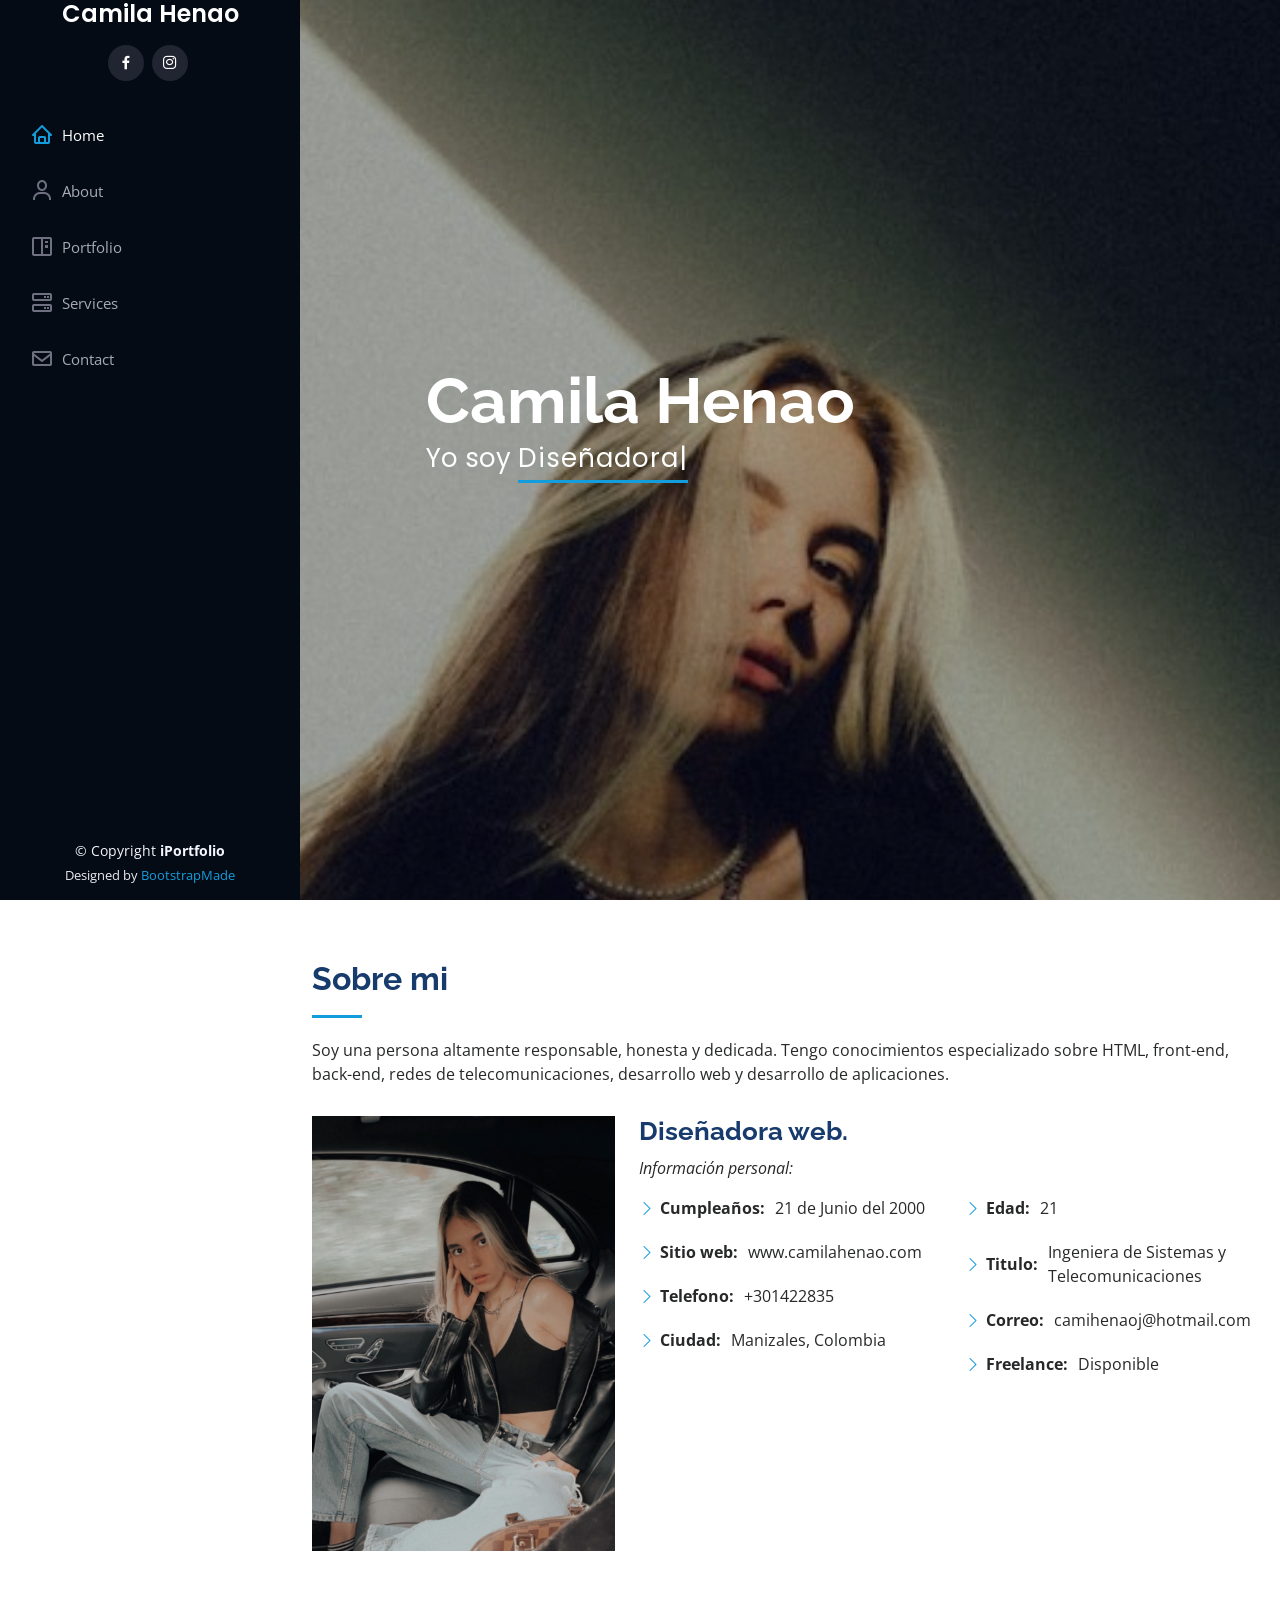
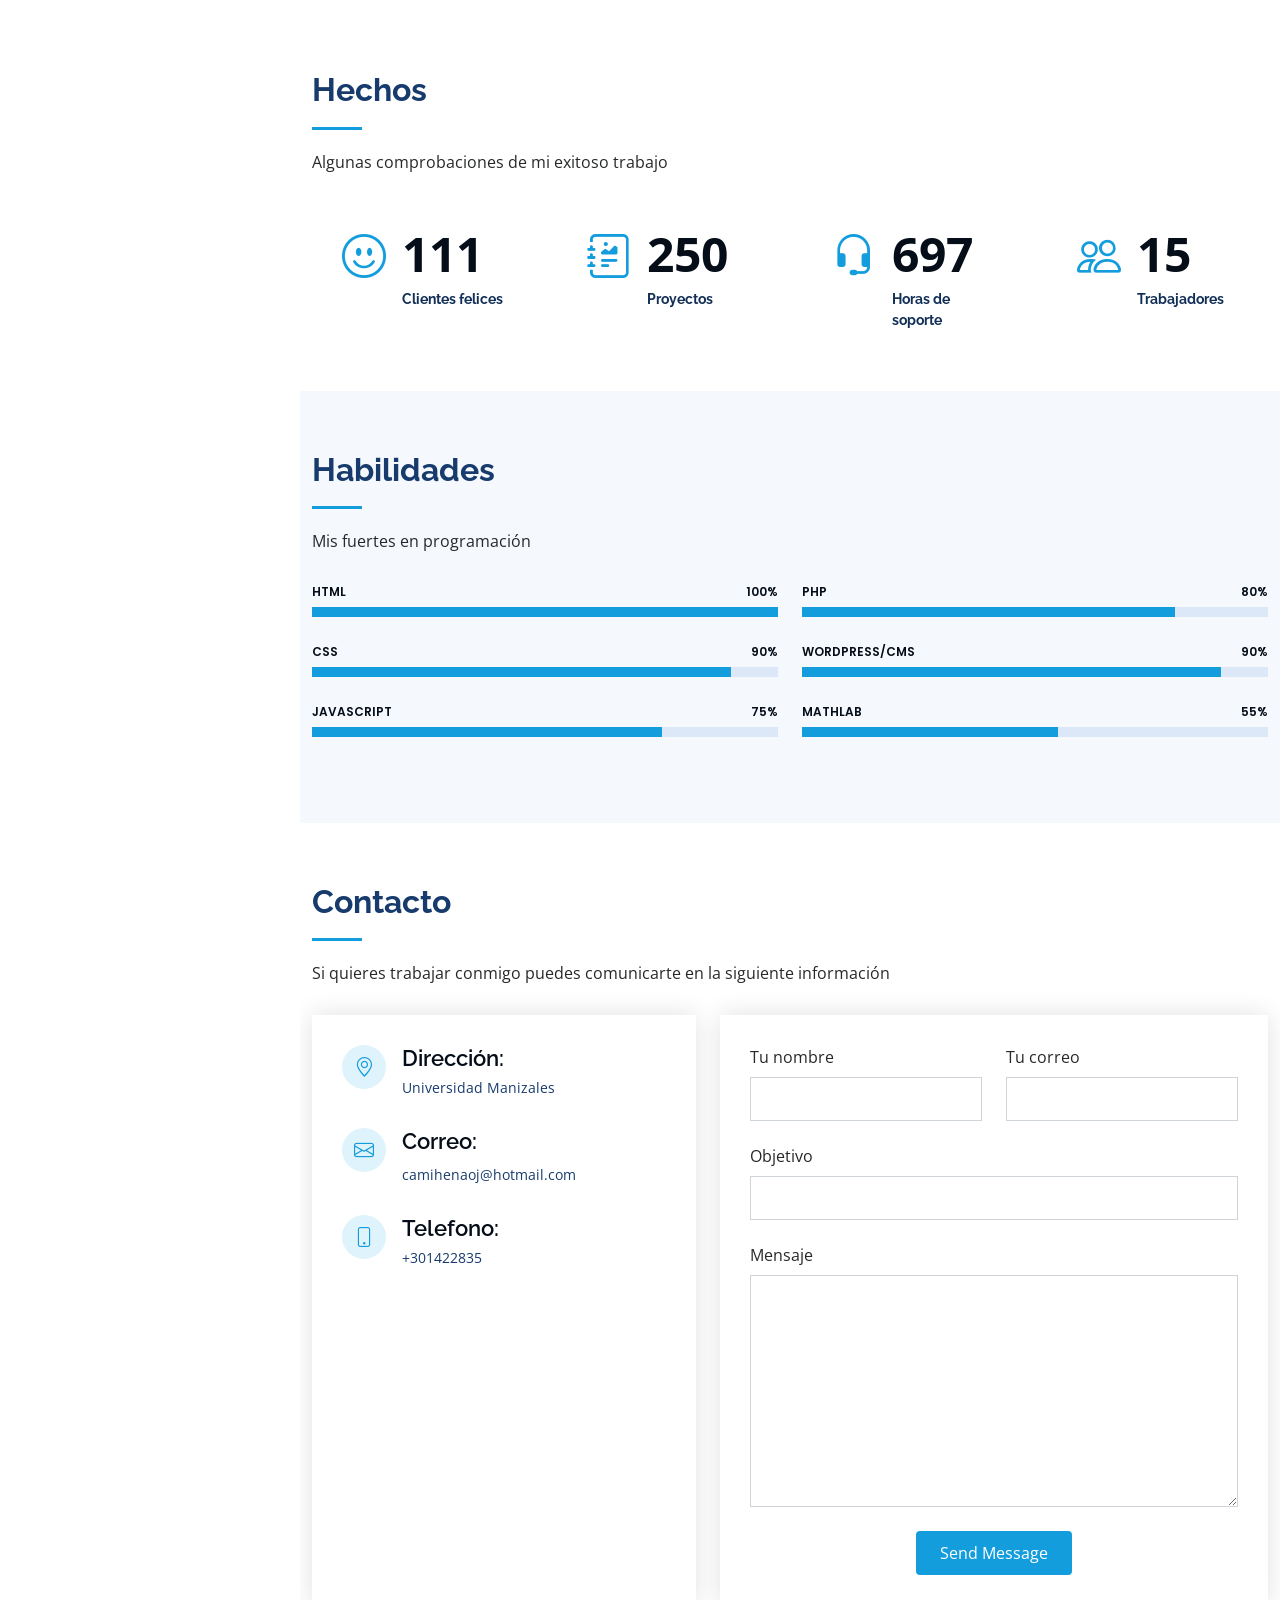
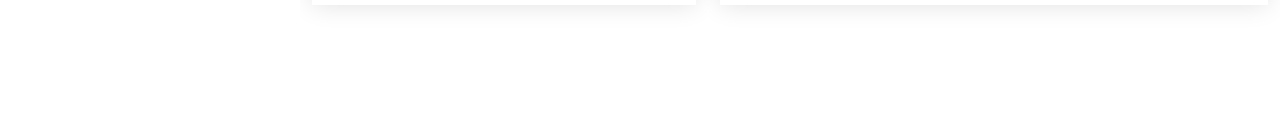
==== commit 6ef50da7: "Se quitaron las sesiones testimonios y servicios" ====
--- a/iPortfolio/index.html
+++ b/iPortfolio/index.html
@@ -46,13 +46,11 @@
     <div class="d-flex flex-column">
 
       <div class="profile">
-        <h1 class="text-light"><a href="index.html">Alex Smith</a></h1>
+        <h1 class="text-light"><a href="index.html">Camila Henao</a></h1>
         <div class="social-links mt-3 text-center">
-          <a href="#" class="twitter"><i class="bx bxl-twitter"></i></a>
-          <a href="#" class="facebook"><i class="bx bxl-facebook"></i></a>
-          <a href="#" class="instagram"><i class="bx bxl-instagram"></i></a>
-          <a href="#" class="google-plus"><i class="bx bxl-skype"></i></a>
-          <a href="#" class="linkedin"><i class="bx bxl-linkedin"></i></a>
+          <a href="https://www.facebook.com/camila.henao.14" class="facebook"><i class="bx bxl-facebook"></i></a>
+          <a href="https://www.instagram.com/camilahenaoj/" class="instagram"><i class="bx bxl-instagram"></i></a>
+
         </div>
       </div>
 
@@ -60,7 +58,6 @@
         <ul>
           <li><a href="#hero" class="nav-link scrollto active"><i class="bx bx-home"></i> <span>Home</span></a></li>
           <li><a href="#about" class="nav-link scrollto"><i class="bx bx-user"></i> <span>About</span></a></li>
-          <li><a href="#resume" class="nav-link scrollto"><i class="bx bx-file-blank"></i> <span>Resume</span></a></li>
           <li><a href="#portfolio" class="nav-link scrollto"><i class="bx bx-book-content"></i> <span>Portfolio</span></a></li>
           <li><a href="#services" class="nav-link scrollto"><i class="bx bx-server"></i> <span>Services</span></a></li>
           <li><a href="#contact" class="nav-link scrollto"><i class="bx bx-envelope"></i> <span>Contact</span></a></li>
@@ -72,8 +69,8 @@
   <!-- ======= Hero Section ======= -->
   <section id="hero" class="d-flex flex-column justify-content-center align-items-center">
     <div class="hero-container" data-aos="fade-in">
-      <h1>Alex Smith</h1>
-      <p>I'm <span class="typed" data-typed-items="Designer, Developer, Freelancer, Photographer"></span></p>
+      <h1>Camila Henao</h1>
+      <p>Yo soy <span class="typed" data-typed-items="Diseñadora, Desarrolladora, Freelancer"></span></p>
     </div>
   </section><!-- End Hero -->
 
@@ -84,8 +81,8 @@
       <div class="container">
 
         <div class="section-title">
-          <h2>About</h2>
-          <p>Magnam dolores commodi suscipit. Necessitatibus eius consequatur ex aliquid fuga eum quidem. Sit sint consectetur velit. Quisquam quos quisquam cupiditate. Et nemo qui impedit suscipit alias ea. Quia fugiat sit in iste officiis commodi quidem hic quas.</p>
+          <h2>Sobre mi</h2>
+          <p> Soy una persona altamente responsable, honesta y dedicada. Tengo conocimientos especializado sobre HTML, front-end, back-end, redes de telecomunicaciones, desarrollo web y desarrollo de aplicaciones. </p>
         </div>
 
         <div class="row">
@@ -93,33 +90,28 @@
             <img src="assets/img/foto1.jpg" class="img-fluid" alt="">
           </div>
           <div class="col-lg-8 pt-4 pt-lg-0 content" data-aos="fade-left">
-            <h3>UI/UX Designer &amp; Web Developer.</h3>
+            <h3>  Diseñadora web.</h3>
             <p class="fst-italic">
-              Lorem ipsum dolor sit amet, consectetur adipiscing elit, sed do eiusmod tempor incididunt ut labore et dolore
-              magna aliqua.
+              Información personal:
             </p>
             <div class="row">
               <div class="col-lg-6">
                 <ul>
-                  <li><i class="bi bi-chevron-right"></i> <strong>Birthday:</strong> <span>1 May 1995</span></li>
-                  <li><i class="bi bi-chevron-right"></i> <strong>Website:</strong> <span>www.example.com</span></li>
-                  <li><i class="bi bi-chevron-right"></i> <strong>Phone:</strong> <span>+123 456 7890</span></li>
-                  <li><i class="bi bi-chevron-right"></i> <strong>City:</strong> <span>New York, USA</span></li>
+                  <li><i class="bi bi-chevron-right"></i> <strong>Cumpleaños:</strong> <span>21 de Junio del 2000</span></li>
+                  <li><i class="bi bi-chevron-right"></i> <strong>Sitio web:</strong> <span>www.camilahenao.com</span></li>
+                  <li><i class="bi bi-chevron-right"></i> <strong>Telefono:</strong> <span>+301422835</span></li>
+                  <li><i class="bi bi-chevron-right"></i> <strong>Ciudad:</strong> <span>Manizales, Colombia</span></li>
                 </ul>
               </div>
               <div class="col-lg-6">
                 <ul>
-                  <li><i class="bi bi-chevron-right"></i> <strong>Age:</strong> <span>30</span></li>
-                  <li><i class="bi bi-chevron-right"></i> <strong>Degree:</strong> <span>Master</span></li>
-                  <li><i class="bi bi-chevron-right"></i> <strong>PhEmailone:</strong> <span>email@example.com</span></li>
-                  <li><i class="bi bi-chevron-right"></i> <strong>Freelance:</strong> <span>Available</span></li>
+                  <li><i class="bi bi-chevron-right"></i> <strong>Edad:</strong> <span>21</span></li>
+                  <li><i class="bi bi-chevron-right"></i> <strong>Titulo:</strong> <span>Ingeniera de Sistemas y Telecomunicaciones</span></li>
+                  <li><i class="bi bi-chevron-right"></i> <strong>Correo:</strong> <span>camihenaoj@hotmail.com</span></li>
+                  <li><i class="bi bi-chevron-right"></i> <strong>Freelance:</strong> <span>Disponible</span></li>
                 </ul>
               </div>
             </div>
-            <p>
-              Officiis eligendi itaque labore et dolorum mollitia officiis optio vero. Quisquam sunt adipisci omnis et ut. Nulla accusantium dolor incidunt officia tempore. Et eius omnis.
-              Cupiditate ut dicta maxime officiis quidem quia. Sed et consectetur qui quia repellendus itaque neque. Aliquid amet quidem ut quaerat cupiditate. Ab et eum qui repellendus omnis culpa magni laudantium dolores.
-            </p>
           </div>
         </div>
 
@@ -131,8 +123,8 @@
       <div class="container">
 
         <div class="section-title">
-          <h2>Facts</h2>
-          <p>Magnam dolores commodi suscipit. Necessitatibus eius consequatur ex aliquid fuga eum quidem. Sit sint consectetur velit. Quisquam quos quisquam cupiditate. Et nemo qui impedit suscipit alias ea. Quia fugiat sit in iste officiis commodi quidem hic quas.</p>
+          <h2> Hechos</h2>
+          <p>Algunas comprobaciones de mi exitoso trabajo</p>
         </div>
 
         <div class="row no-gutters">
@@ -141,7 +133,7 @@
             <div class="count-box">
               <i class="bi bi-emoji-smile"></i>
               <span data-purecounter-start="0" data-purecounter-end="232" data-purecounter-duration="1" class="purecounter"></span>
-              <p><strong>Happy Clients</strong> consequuntur quae</p>
+              <p><strong>Clientes felices</strong> 
             </div>
           </div>
 
@@ -149,7 +141,7 @@
             <div class="count-box">
               <i class="bi bi-journal-richtext"></i>
               <span data-purecounter-start="0" data-purecounter-end="521" data-purecounter-duration="1" class="purecounter"></span>
-              <p><strong>Projects</strong> adipisci atque cum quia aut</p>
+              <p><strong>Proyectos</strong>
             </div>
           </div>
 
@@ -157,7 +149,7 @@
             <div class="count-box">
               <i class="bi bi-headset"></i>
               <span data-purecounter-start="0" data-purecounter-end="1453" data-purecounter-duration="1" class="purecounter"></span>
-              <p><strong>Hours Of Support</strong> aut commodi quaerat</p>
+              <p><strong>Horas de soporte</strong> 
             </div>
           </div>
 
@@ -165,7 +157,7 @@
             <div class="count-box">
               <i class="bi bi-people"></i>
               <span data-purecounter-start="0" data-purecounter-end="32" data-purecounter-duration="1" class="purecounter"></span>
-              <p><strong>Hard Workers</strong> rerum asperiores dolor</p>
+              <p><strong>Trabajadores</strong> 
             </div>
           </div>
 
@@ -179,8 +171,8 @@
       <div class="container">
 
         <div class="section-title">
-          <h2>Skills</h2>
-          <p>Magnam dolores commodi suscipit. Necessitatibus eius consequatur ex aliquid fuga eum quidem. Sit sint consectetur velit. Quisquam quos quisquam cupiditate. Et nemo qui impedit suscipit alias ea. Quia fugiat sit in iste officiis commodi quidem hic quas.</p>
+          <h2>Habilidades</h2>
+          <p>Mis fuertes en programación</p>
         </div>
 
         <div class="row skills-content">
@@ -227,7 +219,7 @@
             </div>
 
             <div class="progress">
-              <span class="skill">Photoshop <i class="val">55%</i></span>
+              <span class="skill">Mathlab <i class="val">55%</i></span>
               <div class="progress-bar-wrap">
                 <div class="progress-bar" role="progressbar" aria-valuenow="55" aria-valuemin="0" aria-valuemax="100"></div>
               </div>
@@ -239,326 +231,14 @@
 
       </div>
     </section><!-- End Skills Section -->
-
-    <!-- ======= Resume Section ======= -->
-    <section id="resume" class="resume">
-      <div class="container">
-
-        <div class="section-title">
-          <h2>Resume</h2>
-          <p>Magnam dolores commodi suscipit. Necessitatibus eius consequatur ex aliquid fuga eum quidem. Sit sint consectetur velit. Quisquam quos quisquam cupiditate. Et nemo qui impedit suscipit alias ea. Quia fugiat sit in iste officiis commodi quidem hic quas.</p>
-        </div>
-
-        <div class="row">
-          <div class="col-lg-6" data-aos="fade-up">
-            <h3 class="resume-title">Sumary</h3>
-            <div class="resume-item pb-0">
-              <h4>Alex Smith</h4>
-              <p><em>Innovative and deadline-driven Graphic Designer with 3+ years of experience designing and developing user-centered digital/print marketing material from initial concept to final, polished deliverable.</em></p>
-              <ul>
-                <li>Portland par 127,Orlando, FL</li>
-                <li>(123) 456-7891</li>
-                <li>alice.barkley@example.com</li>
-              </ul>
-            </div>
-
-            <h3 class="resume-title">Education</h3>
-            <div class="resume-item">
-              <h4>Master of Fine Arts &amp; Graphic Design</h4>
-              <h5>2015 - 2016</h5>
-              <p><em>Rochester Institute of Technology, Rochester, NY</em></p>
-              <p>Qui deserunt veniam. Et sed aliquam labore tempore sed quisquam iusto autem sit. Ea vero voluptatum qui ut dignissimos deleniti nerada porti sand markend</p>
-            </div>
-            <div class="resume-item">
-              <h4>Bachelor of Fine Arts &amp; Graphic Design</h4>
-              <h5>2010 - 2014</h5>
-              <p><em>Rochester Institute of Technology, Rochester, NY</em></p>
-              <p>Quia nobis sequi est occaecati aut. Repudiandae et iusto quae reiciendis et quis Eius vel ratione eius unde vitae rerum voluptates asperiores voluptatem Earum molestiae consequatur neque etlon sader mart dila</p>
-            </div>
-          </div>
-          <div class="col-lg-6" data-aos="fade-up" data-aos-delay="100">
-            <h3 class="resume-title">Professional Experience</h3>
-            <div class="resume-item">
-              <h4>Senior graphic design specialist</h4>
-              <h5>2019 - Present</h5>
-              <p><em>Experion, New York, NY </em></p>
-              <ul>
-                <li>Lead in the design, development, and implementation of the graphic, layout, and production communication materials</li>
-                <li>Delegate tasks to the 7 members of the design team and provide counsel on all aspects of the project. </li>
-                <li>Supervise the assessment of all graphic materials in order to ensure quality and accuracy of the design</li>
-                <li>Oversee the efficient use of production project budgets ranging from $2,000 - $25,000</li>
-              </ul>
-            </div>
-            <div class="resume-item">
-              <h4>Graphic design specialist</h4>
-              <h5>2017 - 2018</h5>
-              <p><em>Stepping Stone Advertising, New York, NY</em></p>
-              <ul>
-                <li>Developed numerous marketing programs (logos, brochures,infographics, presentations, and advertisements).</li>
-                <li>Managed up to 5 projects or tasks at a given time while under pressure</li>
-                <li>Recommended and consulted with clients on the most appropriate graphic design</li>
-                <li>Created 4+ design presentations and proposals a month for clients and account managers</li>
-              </ul>
-            </div>
-          </div>
-        </div>
-
-      </div>
-    </section><!-- End Resume Section -->
-
-    <!-- ======= Portfolio Section ======= -->
-    <section id="portfolio" class="portfolio section-bg">
-      <div class="container">
-
-        <div class="section-title">
-          <h2>Portfolio</h2>
-          <p>Magnam dolores commodi suscipit. Necessitatibus eius consequatur ex aliquid fuga eum quidem. Sit sint consectetur velit. Quisquam quos quisquam cupiditate. Et nemo qui impedit suscipit alias ea. Quia fugiat sit in iste officiis commodi quidem hic quas.</p>
-        </div>
-
-        <div class="row" data-aos="fade-up">
-          <div class="col-lg-12 d-flex justify-content-center">
-            <ul id="portfolio-flters">
-              <li data-filter="*" class="filter-active">All</li>
-              <li data-filter=".filter-app">App</li>
-              <li data-filter=".filter-card">Card</li>
-              <li data-filter=".filter-web">Web</li>
-            </ul>
-          </div>
-        </div>
-
-        <div class="row portfolio-container" data-aos="fade-up" data-aos-delay="100">
-
-          <div class="col-lg-4 col-md-6 portfolio-item filter-app">
-            <div class="portfolio-wrap">
-              <img src="assets/img/portfolio/portfolio-1.jpg" class="img-fluid" alt="">
-              <div class="portfolio-links">
-                <a href="assets/img/portfolio/portfolio-1.jpg" data-gallery="portfolioGallery" class="portfolio-lightbox" title="App 1"><i class="bx bx-plus"></i></a>
-                <a href="portfolio-details.html" title="More Details"><i class="bx bx-link"></i></a>
-              </div>
-            </div>
-          </div>
-
-          <div class="col-lg-4 col-md-6 portfolio-item filter-web">
-            <div class="portfolio-wrap">
-              <img src="assets/img/portfolio/portfolio-2.jpg" class="img-fluid" alt="">
-              <div class="portfolio-links">
-                <a href="assets/img/portfolio/portfolio-2.jpg" data-gallery="portfolioGallery" class="portfolio-lightbox" title="Web 3"><i class="bx bx-plus"></i></a>
-                <a href="portfolio-details.html" title="More Details"><i class="bx bx-link"></i></a>
-              </div>
-            </div>
-          </div>
-
-          <div class="col-lg-4 col-md-6 portfolio-item filter-app">
-            <div class="portfolio-wrap">
-              <img src="assets/img/portfolio/portfolio-3.jpg" class="img-fluid" alt="">
-              <div class="portfolio-links">
-                <a href="assets/img/portfolio/portfolio-3.jpg" data-gallery="portfolioGallery" class="portfolio-lightbox" title="App 2"><i class="bx bx-plus"></i></a>
-                <a href="portfolio-details.html" title="More Details"><i class="bx bx-link"></i></a>
-              </div>
-            </div>
-          </div>
-
-          <div class="col-lg-4 col-md-6 portfolio-item filter-card">
-            <div class="portfolio-wrap">
-              <img src="assets/img/portfolio/portfolio-4.jpg" class="img-fluid" alt="">
-              <div class="portfolio-links">
-                <a href="assets/img/portfolio/portfolio-4.jpg" data-gallery="portfolioGallery" class="portfolio-lightbox" title="Card 2"><i class="bx bx-plus"></i></a>
-                <a href="portfolio-details.html" title="More Details"><i class="bx bx-link"></i></a>
-              </div>
-            </div>
-          </div>
-
-          <div class="col-lg-4 col-md-6 portfolio-item filter-web">
-            <div class="portfolio-wrap">
-              <img src="assets/img/portfolio/portfolio-5.jpg" class="img-fluid" alt="">
-              <div class="portfolio-links">
-                <a href="assets/img/portfolio/portfolio-5.jpg" data-gallery="portfolioGallery" class="portfolio-lightbox" title="Web 2"><i class="bx bx-plus"></i></a>
-                <a href="portfolio-details.html" title="More Details"><i class="bx bx-link"></i></a>
-              </div>
-            </div>
-          </div>
-
-          <div class="col-lg-4 col-md-6 portfolio-item filter-app">
-            <div class="portfolio-wrap">
-              <img src="assets/img/portfolio/portfolio-6.jpg" class="img-fluid" alt="">
-              <div class="portfolio-links">
-                <a href="assets/img/portfolio/portfolio-6.jpg" data-gallery="portfolioGallery" class="portfolio-lightbox" title="App 3"><i class="bx bx-plus"></i></a>
-                <a href="portfolio-details.html" title="More Details"><i class="bx bx-link"></i></a>
-              </div>
-            </div>
-          </div>
-
-          <div class="col-lg-4 col-md-6 portfolio-item filter-card">
-            <div class="portfolio-wrap">
-              <img src="assets/img/portfolio/portfolio-7.jpg" class="img-fluid" alt="">
-              <div class="portfolio-links">
-                <a href="assets/img/portfolio/portfolio-7.jpg" data-gallery="portfolioGallery" class="portfolio-lightbox" title="Card 1"><i class="bx bx-plus"></i></a>
-                <a href="portfolio-details.html" title="More Details"><i class="bx bx-link"></i></a>
-              </div>
-            </div>
-          </div>
-
-          <div class="col-lg-4 col-md-6 portfolio-item filter-card">
-            <div class="portfolio-wrap">
-              <img src="assets/img/portfolio/portfolio-8.jpg" class="img-fluid" alt="">
-              <div class="portfolio-links">
-                <a href="assets/img/portfolio/portfolio-8.jpg" data-gallery="portfolioGallery" class="portfolio-lightbox" title="Card 3"><i class="bx bx-plus"></i></a>
-                <a href="portfolio-details.html" title="More Details"><i class="bx bx-link"></i></a>
-              </div>
-            </div>
-          </div>
-
-          <div class="col-lg-4 col-md-6 portfolio-item filter-web">
-            <div class="portfolio-wrap">
-              <img src="assets/img/portfolio/portfolio-9.jpg" class="img-fluid" alt="">
-              <div class="portfolio-links">
-                <a href="assets/img/portfolio/portfolio-9.jpg" data-gallery="portfolioGallery" class="portfolio-lightbox" title="Web 3"><i class="bx bx-plus"></i></a>
-                <a href="portfolio-details.html" title="More Details"><i class="bx bx-link"></i></a>
-              </div>
-            </div>
-          </div>
-
-        </div>
-
-      </div>
-    </section><!-- End Portfolio Section -->
-
-    <!-- ======= Services Section ======= -->
-    <section id="services" class="services">
-      <div class="container">
-
-        <div class="section-title">
-          <h2>Services</h2>
-          <p>Magnam dolores commodi suscipit. Necessitatibus eius consequatur ex aliquid fuga eum quidem. Sit sint consectetur velit. Quisquam quos quisquam cupiditate. Et nemo qui impedit suscipit alias ea. Quia fugiat sit in iste officiis commodi quidem hic quas.</p>
-        </div>
-
-        <div class="row">
-          <div class="col-lg-4 col-md-6 icon-box" data-aos="fade-up">
-            <div class="icon"><i class="bi bi-briefcase"></i></div>
-            <h4 class="title"><a href="">Lorem Ipsum</a></h4>
-            <p class="description">Voluptatum deleniti atque corrupti quos dolores et quas molestias excepturi sint occaecati cupiditate non provident</p>
-          </div>
-          <div class="col-lg-4 col-md-6 icon-box" data-aos="fade-up" data-aos-delay="100">
-            <div class="icon"><i class="bi bi-card-checklist"></i></div>
-            <h4 class="title"><a href="">Dolor Sitema</a></h4>
-            <p class="description">Minim veniam, quis nostrud exercitation ullamco laboris nisi ut aliquip ex ea commodo consequat tarad limino ata</p>
-          </div>
-          <div class="col-lg-4 col-md-6 icon-box" data-aos="fade-up" data-aos-delay="200">
-            <div class="icon"><i class="bi bi-bar-chart"></i></div>
-            <h4 class="title"><a href="">Sed ut perspiciatis</a></h4>
-            <p class="description">Duis aute irure dolor in reprehenderit in voluptate velit esse cillum dolore eu fugiat nulla pariatur</p>
-          </div>
-          <div class="col-lg-4 col-md-6 icon-box" data-aos="fade-up" data-aos-delay="300">
-            <div class="icon"><i class="bi bi-binoculars"></i></div>
-            <h4 class="title"><a href="">Magni Dolores</a></h4>
-            <p class="description">Excepteur sint occaecat cupidatat non proident, sunt in culpa qui officia deserunt mollit anim id est laborum</p>
-          </div>
-          <div class="col-lg-4 col-md-6 icon-box" data-aos="fade-up" data-aos-delay="400">
-            <div class="icon"><i class="bi bi-brightness-high"></i></div>
-            <h4 class="title"><a href="">Nemo Enim</a></h4>
-            <p class="description">At vero eos et accusamus et iusto odio dignissimos ducimus qui blanditiis praesentium voluptatum deleniti atque</p>
-          </div>
-          <div class="col-lg-4 col-md-6 icon-box" data-aos="fade-up" data-aos-delay="500">
-            <div class="icon"><i class="bi bi-calendar4-week"></i></div>
-            <h4 class="title"><a href="">Eiusmod Tempor</a></h4>
-            <p class="description">Et harum quidem rerum facilis est et expedita distinctio. Nam libero tempore, cum soluta nobis est eligendi</p>
-          </div>
-        </div>
-
-      </div>
-    </section><!-- End Services Section -->
-
-    <!-- ======= Testimonials Section ======= -->
-    <section id="testimonials" class="testimonials section-bg">
-      <div class="container">
-
-        <div class="section-title">
-          <h2>Testimonials</h2>
-          <p>Magnam dolores commodi suscipit. Necessitatibus eius consequatur ex aliquid fuga eum quidem. Sit sint consectetur velit. Quisquam quos quisquam cupiditate. Et nemo qui impedit suscipit alias ea. Quia fugiat sit in iste officiis commodi quidem hic quas.</p>
-        </div>
-
-        <div class="testimonials-slider swiper" data-aos="fade-up" data-aos-delay="100">
-          <div class="swiper-wrapper">
-
-            <div class="swiper-slide">
-              <div class="testimonial-item" data-aos="fade-up">
-                <p>
-                  <i class="bx bxs-quote-alt-left quote-icon-left"></i>
-                  Proin iaculis purus consequat sem cure digni ssim donec porttitora entum suscipit rhoncus. Accusantium quam, ultricies eget id, aliquam eget nibh et. Maecen aliquam, risus at semper.
-                  <i class="bx bxs-quote-alt-right quote-icon-right"></i>
-                </p>
-                <img src="assets/img/testimonials/testimonials-1.jpg" class="testimonial-img" alt="">
-                <h3>Saul Goodman</h3>
-                <h4>Ceo &amp; Founder</h4>
-              </div>
-            </div><!-- End testimonial item -->
-
-            <div class="swiper-slide">
-              <div class="testimonial-item" data-aos="fade-up" data-aos-delay="100">
-                <p>
-                  <i class="bx bxs-quote-alt-left quote-icon-left"></i>
-                  Export tempor illum tamen malis malis eram quae irure esse labore quem cillum quid cillum eram malis quorum velit fore eram velit sunt aliqua noster fugiat irure amet legam anim culpa.
-                  <i class="bx bxs-quote-alt-right quote-icon-right"></i>
-                </p>
-                <img src="assets/img/testimonials/testimonials-2.jpg" class="testimonial-img" alt="">
-                <h3>Sara Wilsson</h3>
-                <h4>Designer</h4>
-              </div>
-            </div><!-- End testimonial item -->
-
-            <div class="swiper-slide">
-              <div class="testimonial-item" data-aos="fade-up" data-aos-delay="200">
-                <p>
-                  <i class="bx bxs-quote-alt-left quote-icon-left"></i>
-                  Enim nisi quem export duis labore cillum quae magna enim sint quorum nulla quem veniam duis minim tempor labore quem eram duis noster aute amet eram fore quis sint minim.
-                  <i class="bx bxs-quote-alt-right quote-icon-right"></i>
-                </p>
-                <img src="assets/img/testimonials/testimonials-3.jpg" class="testimonial-img" alt="">
-                <h3>Jena Karlis</h3>
-                <h4>Store Owner</h4>
-              </div>
-            </div><!-- End testimonial item -->
-
-            <div class="swiper-slide">
-              <div class="testimonial-item" data-aos="fade-up" data-aos-delay="300">
-                <p>
-                  <i class="bx bxs-quote-alt-left quote-icon-left"></i>
-                  Fugiat enim eram quae cillum dolore dolor amet nulla culpa multos export minim fugiat minim velit minim dolor enim duis veniam ipsum anim magna sunt elit fore quem dolore labore illum veniam.
-                  <i class="bx bxs-quote-alt-right quote-icon-right"></i>
-                </p>
-                <img src="assets/img/testimonials/testimonials-4.jpg" class="testimonial-img" alt="">
-                <h3>Matt Brandon</h3>
-                <h4>Freelancer</h4>
-              </div>
-            </div><!-- End testimonial item -->
-
-            <div class="swiper-slide">
-              <div class="testimonial-item" data-aos="fade-up" data-aos-delay="400">
-                <p>
-                  <i class="bx bxs-quote-alt-left quote-icon-left"></i>
-                  Quis quorum aliqua sint quem legam fore sunt eram irure aliqua veniam tempor noster veniam enim culpa labore duis sunt culpa nulla illum cillum fugiat legam esse veniam culpa fore nisi cillum quid.
-                  <i class="bx bxs-quote-alt-right quote-icon-right"></i>
-                </p>
-                <img src="assets/img/testimonials/testimonials-5.jpg" class="testimonial-img" alt="">
-                <h3>John Larson</h3>
-                <h4>Entrepreneur</h4>
-              </div>
-            </div><!-- End testimonial item -->
-
-          </div>
-          <div class="swiper-pagination"></div>
-        </div>
-
-      </div>
-    </section><!-- End Testimonials Section -->
 
     <!-- ======= Contact Section ======= -->
     <section id="contact" class="contact">
       <div class="container">
 
         <div class="section-title">
-          <h2>Contact</h2>
-          <p>Magnam dolores commodi suscipit. Necessitatibus eius consequatur ex aliquid fuga eum quidem. Sit sint consectetur velit. Quisquam quos quisquam cupiditate. Et nemo qui impedit suscipit alias ea. Quia fugiat sit in iste officiis commodi quidem hic quas.</p>
+          <h2>Contacto</h2>
+          <p>Si quieres trabajar conmigo puedes comunicarte en la siguiente información</p>
         </div>
 
         <div class="row" data-aos="fade-in">
@@ -567,23 +247,21 @@
             <div class="info">
               <div class="address">
                 <i class="bi bi-geo-alt"></i>
-                <h4>Location:</h4>
-                <p>A108 Adam Street, New York, NY 535022</p>
+                <h4>Dirección:</h4>
+                <p>Universidad Manizales</p>
               </div>
 
               <div class="email">
                 <i class="bi bi-envelope"></i>
-                <h4>Email:</h4>
-                <p>info@example.com</p>
+                <h4>Correo:</h4>
+                <p>camihenaoj@hotmail.com</p>
               </div>
 
               <div class="phone">
                 <i class="bi bi-phone"></i>
-                <h4>Call:</h4>
-                <p>+1 5589 55488 55s</p>
-              </div>
-
-              <iframe src="https://www.google.com/maps/embed?pb=!1m14!1m8!1m3!1d12097.433213460943!2d-74.0062269!3d40.7101282!3m2!1i1024!2i768!4f13.1!3m3!1m2!1s0x0%3A0xb89d1fe6bc499443!2sDowntown+Conference+Center!5e0!3m2!1smk!2sbg!4v1539943755621" frameborder="0" style="border:0; width: 100%; height: 290px;" allowfullscreen></iframe>
+                <h4>Telefono:</h4>
+                <p>+301422835</p>
+              </div>
             </div>
 
           </div>
@@ -592,26 +270,26 @@
             <form action="forms/contact.php" method="post" role="form" class="php-email-form">
               <div class="row">
                 <div class="form-group col-md-6">
-                  <label for="name">Your Name</label>
+                  <label for="name">Tu nombre</label>
                   <input type="text" name="name" class="form-control" id="name" required>
                 </div>
                 <div class="form-group col-md-6">
-                  <label for="name">Your Email</label>
+                  <label for="name">Tu correo</label>
                   <input type="email" class="form-control" name="email" id="email" required>
                 </div>
               </div>
               <div class="form-group">
-                <label for="name">Subject</label>
+                <label for="name">Objetivo</label>
                 <input type="text" class="form-control" name="subject" id="subject" required>
               </div>
               <div class="form-group">
-                <label for="name">Message</label>
+                <label for="name">Mensaje</label>
                 <textarea class="form-control" name="message" rows="10" required></textarea>
               </div>
               <div class="my-3">
-                <div class="loading">Loading</div>
+                <div class="loading">Cargando</div>
                 <div class="error-message"></div>
-                <div class="sent-message">Your message has been sent. Thank you!</div>
+                <div class="sent-message">Tu mensaje ha sido enviado exitosamente.</div>
               </div>
               <div class="text-center"><button type="submit">Send Message</button></div>
             </form>
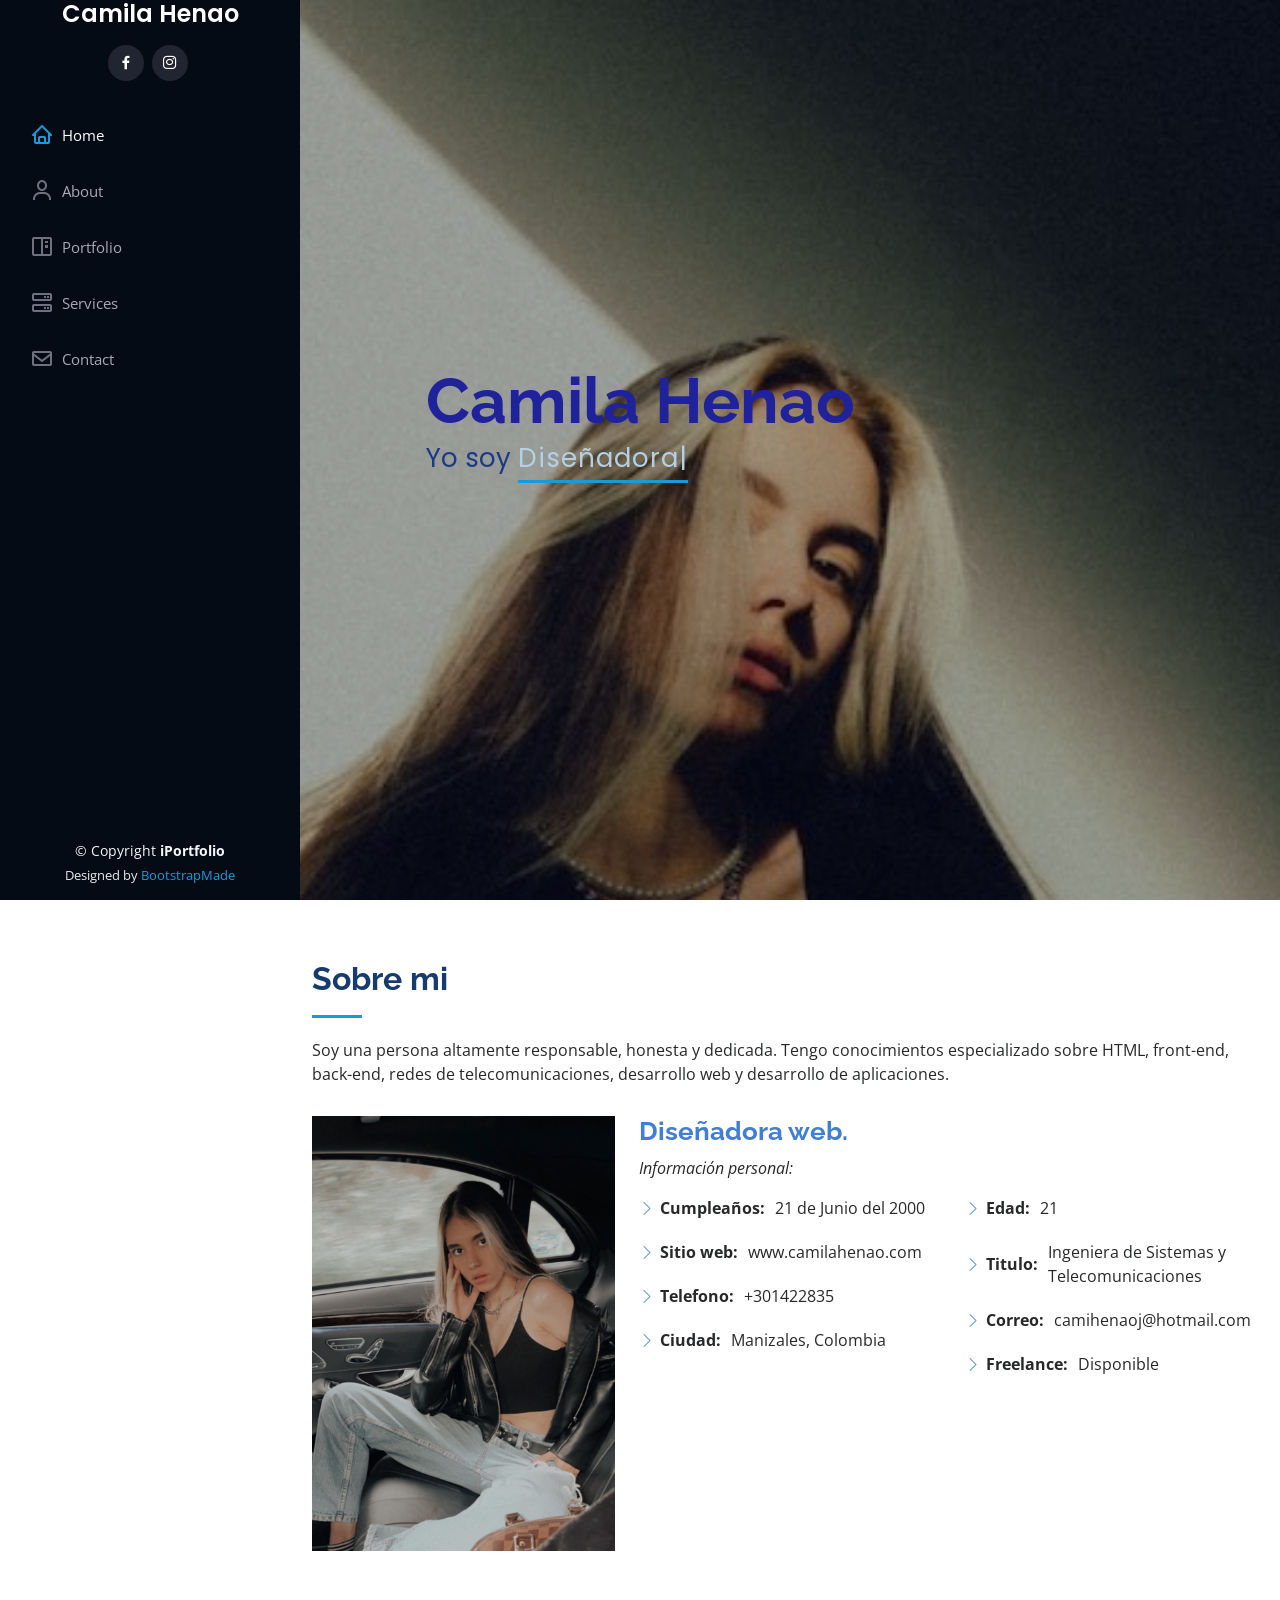
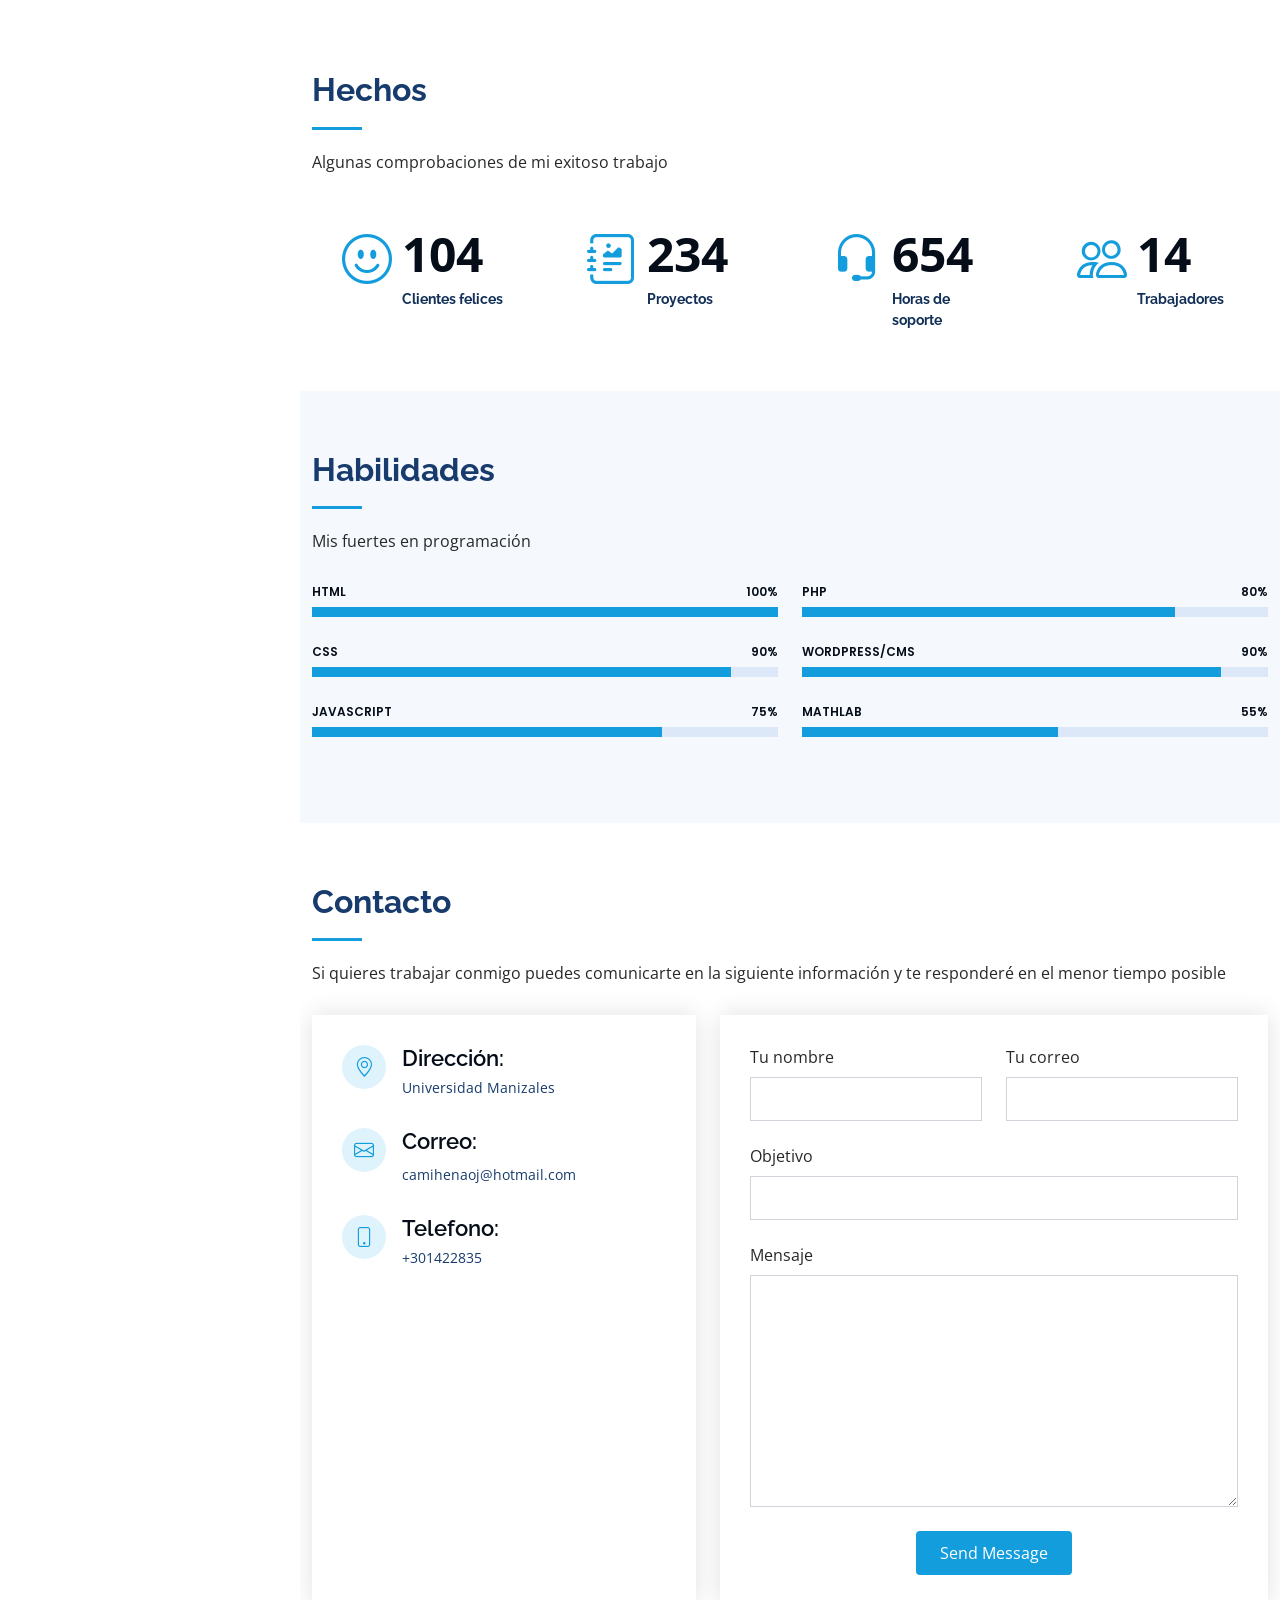
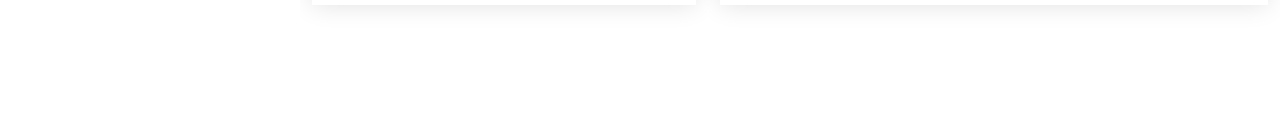
==== commit 6b78b14c: "Se cambió toda la información bibliografica" ====
--- a/iPortfolio/index.html
+++ b/iPortfolio/index.html
@@ -238,7 +238,7 @@
 
         <div class="section-title">
           <h2>Contacto</h2>
-          <p>Si quieres trabajar conmigo puedes comunicarte en la siguiente información</p>
+          <p>Si quieres trabajar conmigo puedes comunicarte en la siguiente información y te responderé en el menor tiempo posible</p>
         </div>
 
         <div class="row" data-aos="fade-in">
--- a/iPortfolio/assets/css/style.css
+++ b/iPortfolio/assets/css/style.css
@@ -221,16 +221,16 @@
   font-size: 64px;
   font-weight: 700;
   line-height: 56px;
-  color: #fff;
+  color: rgb(32, 34, 156);
 }
 #hero p {
-  color: #fff;
+  color: rgb(28, 57, 136);
   margin-bottom: 50px;
   font-size: 26px;
   font-family: "Poppins", sans-serif;
 }
 #hero p span {
-  color: #fff;
+  color: rgb(179, 208, 231);
   padding-bottom: 4px;
   letter-spacing: 1px;
   border-bottom: 3px solid #149ddd;
@@ -295,7 +295,7 @@
 .about .content h3 {
   font-weight: 700;
   font-size: 26px;
-  color: #173b6c;
+  color: #417ed4;
 }
 .about .content ul {
   list-style: none;
@@ -312,7 +312,7 @@
 .about .content ul i {
   font-size: 16px;
   margin-right: 5px;
-  color: #149ddd;
+  color: #5d9dbb;
   line-height: 0;
 }
 .about .content p:last-child {
@@ -331,7 +331,7 @@
 }
 .facts .count-box i {
   display: block;
-  font-size: 44px;
+  font-size: 50px;
   color: #149ddd;
   float: left;
   line-height: 0;
@@ -593,130 +593,6 @@
   padding: 0;
 }
 
-/*--------------------------------------------------------------
-# Services
---------------------------------------------------------------*/
-.services .icon-box {
-  margin-bottom: 20px;
-}
-.services .icon {
-  float: left;
-  display: flex;
-  align-items: center;
-  justify-content: center;
-  width: 54px;
-  height: 54px;
-  background: #149ddd;
-  border-radius: 50%;
-  transition: 0.5s;
-  border: 1px solid #149ddd;
-}
-.services .icon i {
-  color: #fff;
-  font-size: 24px;
-  line-height: 0;
-}
-.services .icon-box:hover .icon {
-  background: #fff;
-}
-.services .icon-box:hover .icon i {
-  color: #149ddd;
-}
-.services .title {
-  margin-left: 80px;
-  font-weight: 700;
-  margin-bottom: 15px;
-  font-size: 18px;
-}
-.services .title a {
-  color: #343a40;
-}
-.services .title a:hover {
-  color: #149ddd;
-}
-.services .description {
-  margin-left: 80px;
-  line-height: 24px;
-  font-size: 14px;
-}
-
-/*--------------------------------------------------------------
-# Testimonials
---------------------------------------------------------------*/
-.testimonials .testimonials-carousel, .testimonials .testimonials-slider {
-  overflow: hidden;
-}
-.testimonials .testimonial-item {
-  box-sizing: content-box;
-  text-align: center;
-  min-height: 320px;
-}
-.testimonials .testimonial-item .testimonial-img {
-  width: 90px;
-  border-radius: 50%;
-  margin: 0 auto;
-}
-.testimonials .testimonial-item h3 {
-  font-size: 18px;
-  font-weight: bold;
-  margin: 10px 0 5px 0;
-  color: #111;
-}
-.testimonials .testimonial-item h4 {
-  font-size: 14px;
-  color: #999;
-  margin: 0;
-}
-.testimonials .testimonial-item .quote-icon-left, .testimonials .testimonial-item .quote-icon-right {
-  color: #c3e8fa;
-  font-size: 26px;
-}
-.testimonials .testimonial-item .quote-icon-left {
-  display: inline-block;
-  left: -5px;
-  position: relative;
-}
-.testimonials .testimonial-item .quote-icon-right {
-  display: inline-block;
-  right: -5px;
-  position: relative;
-  top: 10px;
-}
-.testimonials .testimonial-item p {
-  font-style: italic;
-  margin: 0 15px 15px 15px;
-  padding: 20px;
-  background: #fff;
-  position: relative;
-  margin-bottom: 35px;
-  border-radius: 6px;
-  box-shadow: 0px 2px 15px rgba(0, 0, 0, 0.1);
-}
-.testimonials .testimonial-item p::after {
-  content: "";
-  width: 0;
-  height: 0;
-  border-top: 20px solid #fff;
-  border-right: 20px solid transparent;
-  border-left: 20px solid transparent;
-  position: absolute;
-  bottom: -20px;
-  left: calc(50% - 20px);
-}
-.testimonials .swiper-pagination {
-  margin-top: 20px;
-  position: relative;
-}
-.testimonials .swiper-pagination .swiper-pagination-bullet {
-  width: 12px;
-  height: 12px;
-  background-color: #fff;
-  opacity: 1;
-  border: 1px solid #149ddd;
-}
-.testimonials .swiper-pagination .swiper-pagination-bullet-active {
-  background-color: #149ddd;
-}
 
 /*--------------------------------------------------------------
 # Contact
